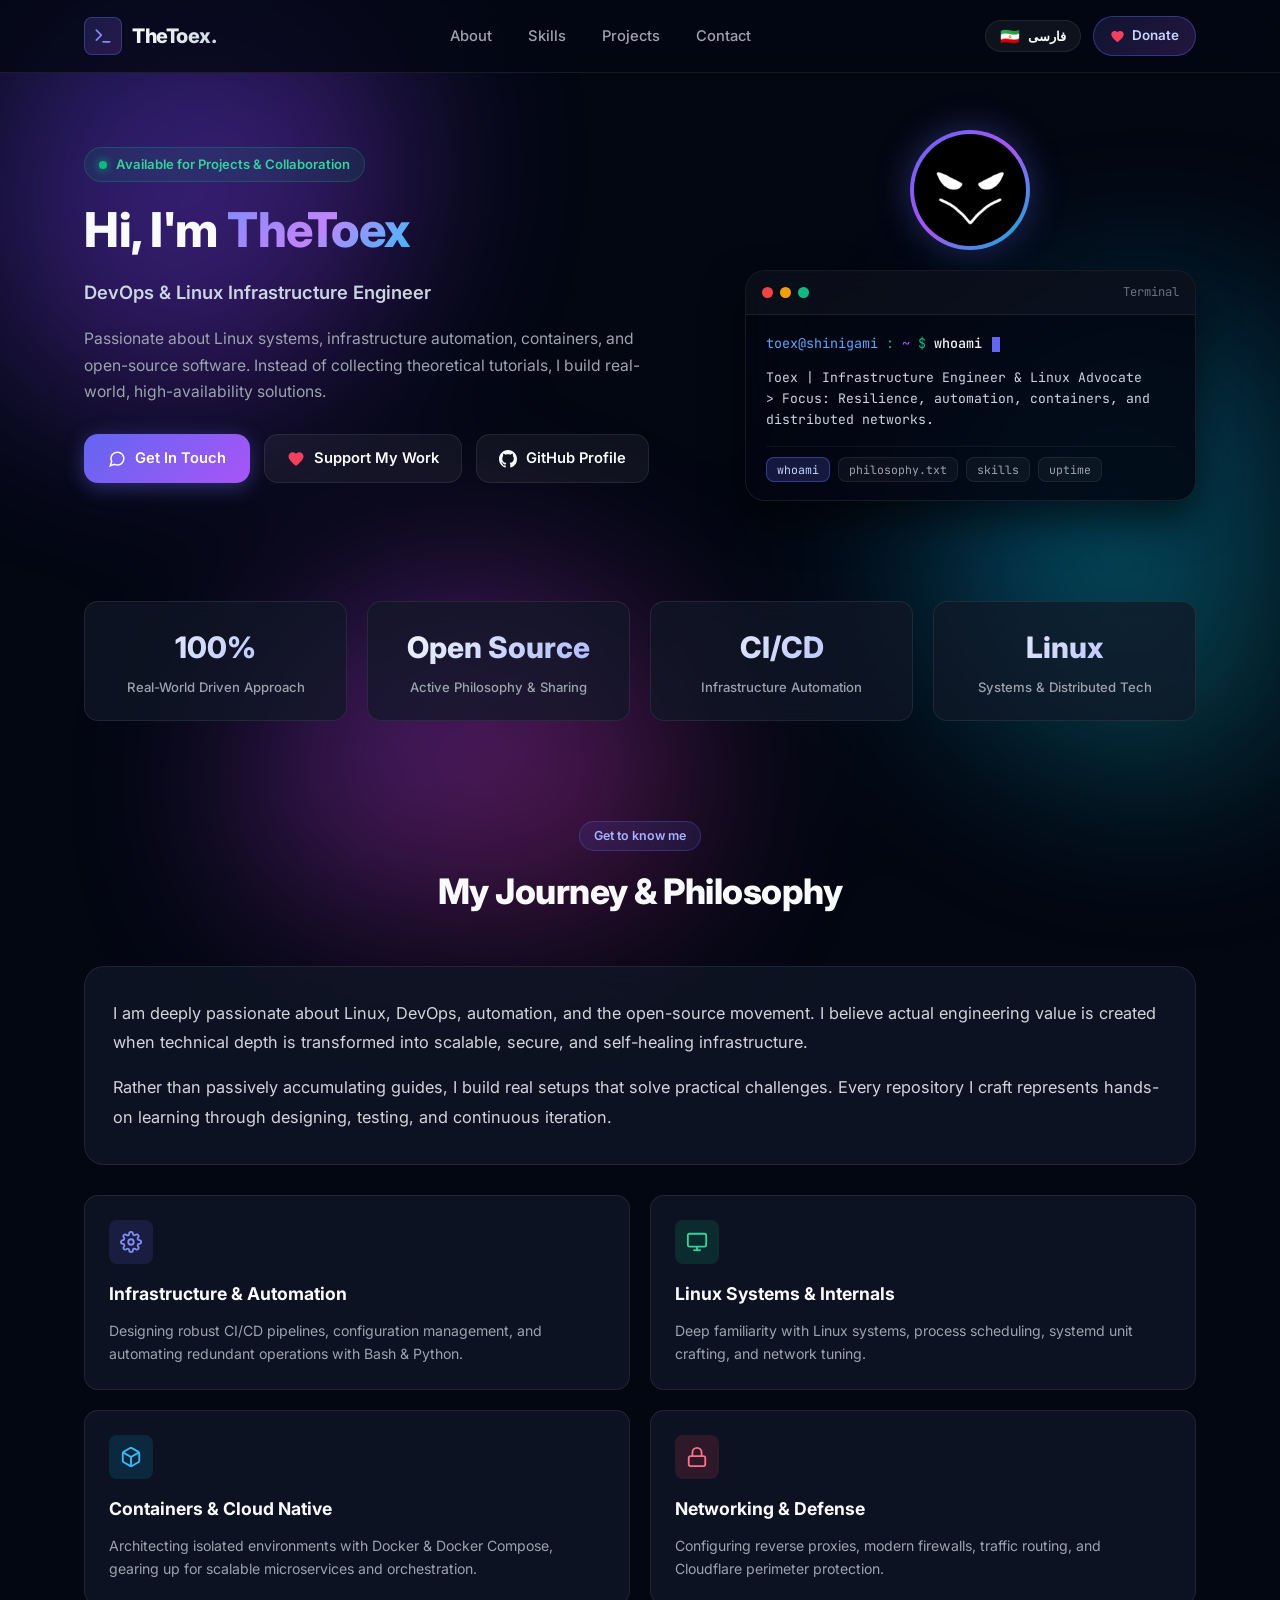
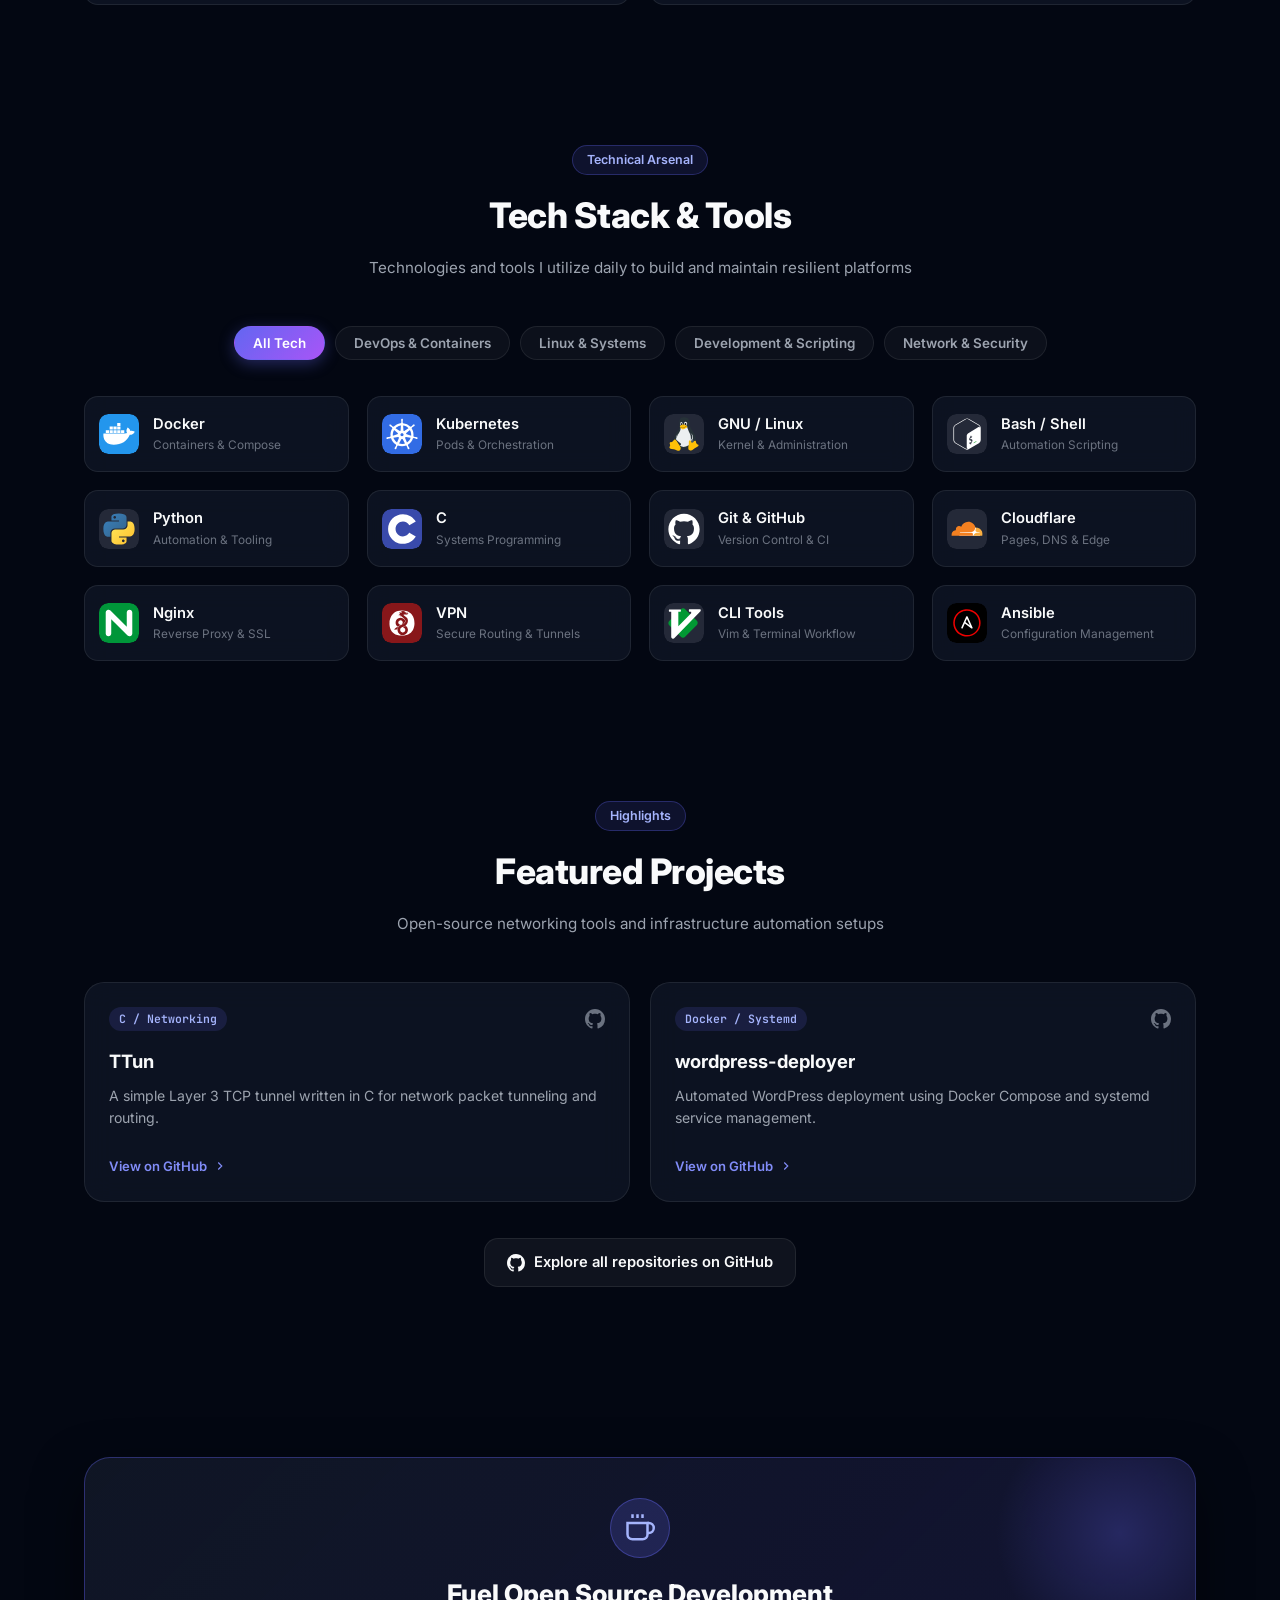
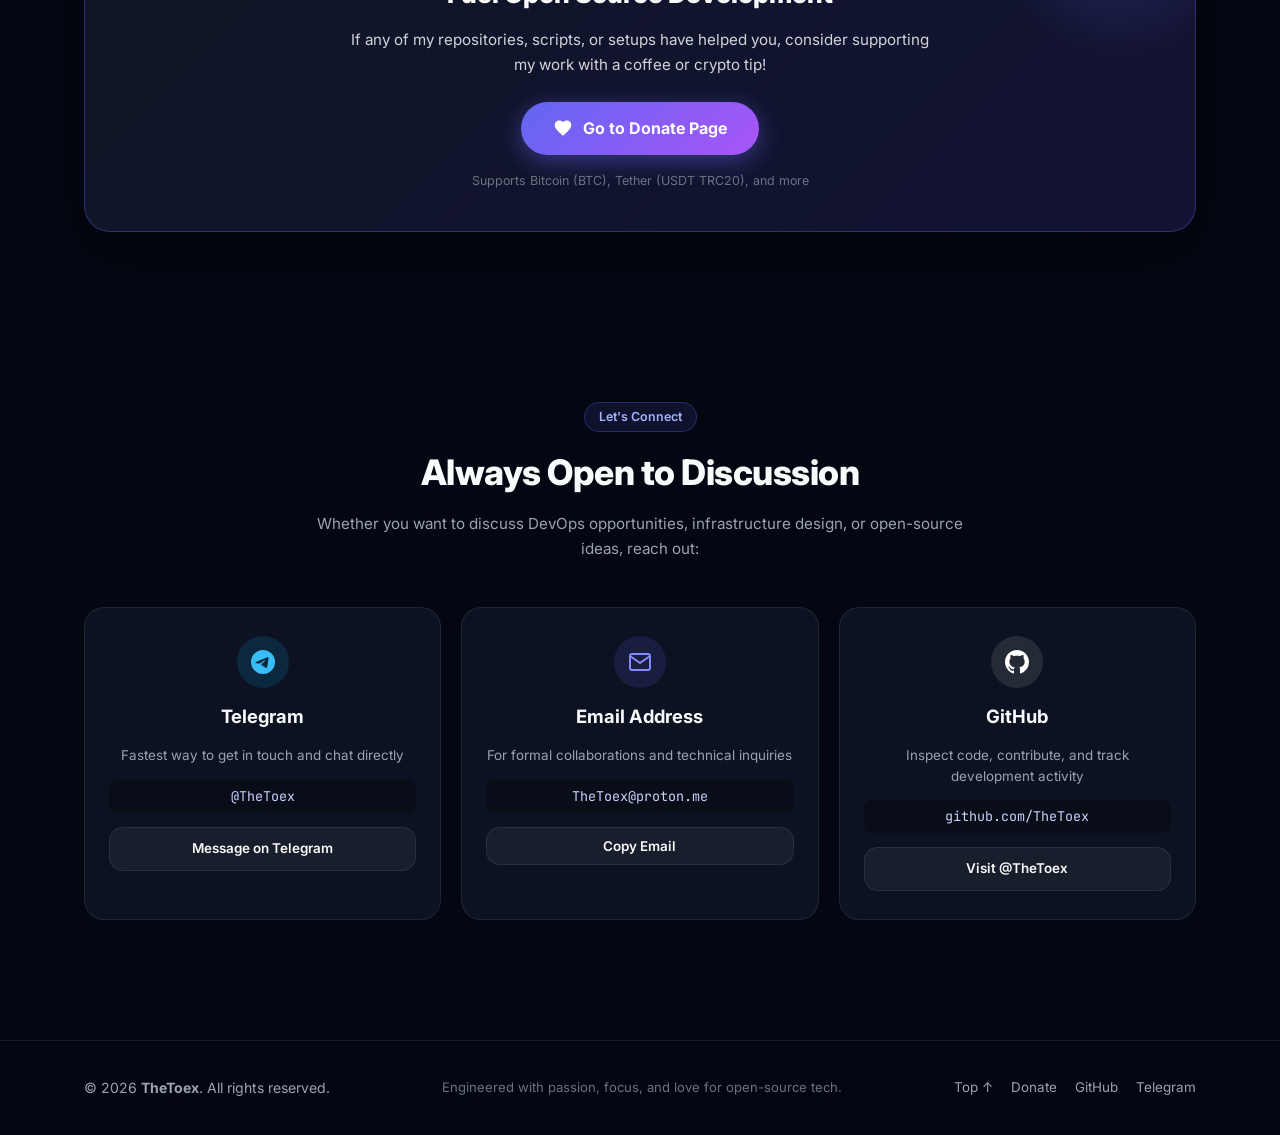
==== index.html @ 47537391 "initial commit" ====
<!DOCTYPE html>
<html lang="en" dir="ltr">
<head>
    <meta charset="UTF-8">
    <meta name="viewport" content="width=device-width, initial-scale=1.0">
    <meta name="description" content="Toex (TheToex) - DevOps & Linux Infrastructure Engineer. Passionate about automation, containers, open source, and high-availability systems.">
    <meta name="keywords" content="DevOps, Linux, Docker, Kubernetes, CI/CD, Python, Bash, C, Networking, Automation, TheToex, Cloudflare">
    <meta name="author" content="TheToex">
    <meta name="theme-color" content="#030712">

    <!-- Open Graph -->
    <meta property="og:title" content="TheToex | DevOps & Linux Infrastructure Engineer">
    <meta property="og:description" content="Personal portfolio and resume of Toex. Linux, DevOps, automation and cloud-native systems.">
    <meta property="og:type" content="website">
    <meta property="og:url" content="https://thetoex.ir">
    <meta property="og:image" content="assets/images/avatar.jpg">

    <title data-i18n="pageTitle">TheToex | DevOps & Linux Infrastructure Engineer</title>

    <!-- Stylesheet -->
    <link rel="stylesheet" href="assets/css/style.css">
    <link rel="icon" type="image/jpeg" href="assets/images/avatar.jpg">
</head>
<body>

    <!-- Animated Ambient Glow Blobs -->
    <div class="background-glow" aria-hidden="true">
        <div class="glow-blob"></div>
        <div class="glow-blob"></div>
        <div class="glow-blob"></div>
    </div>

    <!-- Navigation Bar -->
    <header class="site-header">
        <div class="container nav-container">
            <!-- Brand Logo -->
            <a href="#" class="brand-logo" aria-label="TheToex Home">
                <span class="brand-icon">
                    <svg viewBox="0 0 24 24" fill="none" stroke="currentColor" stroke-width="2" stroke-linecap="round" stroke-linejoin="round">
                        <polyline points="4 17 10 11 4 5"></polyline>
                        <line x1="12" y1="19" x2="20" y2="19"></line>
                    </svg>
                </span>
                <span class="brand-name">TheToex<span class="brand-dot">.</span></span>
            </a>

            <!-- Desktop Navigation Links -->
            <ul class="nav-links">
                <li><a href="#about" class="nav-link" data-i18n="nav.about">About</a></li>
                <li><a href="#skills" class="nav-link" data-i18n="nav.skills">Skills</a></li>
                <li><a href="#projects" class="nav-link" data-i18n="nav.projects">Projects</a></li>
                <li><a href="#contact" class="nav-link" data-i18n="nav.contact">Contact</a></li>
            </ul>

            <!-- Actions: Language Toggle & Donate -->
            <div class="nav-actions">
                <!-- Language Switcher Pill (Default shows Persian button to switch to FA) -->
                <button type="button" class="lang-btn" id="lang-toggle-btn" title="Switch Language / تغییر زبان">
                    <span class="lang-flag" id="current-lang-flag">🇮🇷</span>
                    <span id="current-lang-label">فارسی</span>
                </button>

                <!-- Donate Link -->
                <a href="/donate" class="nav-donate-btn">
                    <svg viewBox="0 0 24 24" fill="currentColor">
                        <path d="M12 21.35l-1.45-1.32C5.4 15.36 2 12.28 2 8.5 2 5.42 4.42 3 7.5 3c1.74 0 3.41.81 4.5 2.09C13.09 3.81 14.76 3 16.5 3 19.58 3 22 5.42 22 8.5c0 3.78-3.4 6.86-8.55 11.54L12 21.35z"/>
                    </svg>
                    <span data-i18n="nav.donate">Donate</span>
                </a>

                <!-- Mobile Menu Toggle Button -->
                <button type="button" class="mobile-toggle" id="mobile-menu-btn" aria-label="Toggle navigation menu">
                    <svg viewBox="0 0 24 24" fill="none" stroke="currentColor" stroke-width="2" stroke-linecap="round" stroke-linejoin="round">
                        <line x1="3" y1="12" x2="21" y2="12"></line>
                        <line x1="3" y1="6" x2="21" y2="6"></line>
                        <line x1="3" y1="18" x2="21" y2="18"></line>
                    </svg>
                </button>
            </div>
        </div>

        <!-- Mobile Navigation Menu Dropdown -->
        <div class="mobile-menu" id="mobile-menu">
            <a href="#about" class="mobile-nav-link" data-i18n="nav.about">About</a>
            <a href="#skills" class="mobile-nav-link" data-i18n="nav.skills">Skills</a>
            <a href="#projects" class="mobile-nav-link" data-i18n="nav.projects">Projects</a>
            <a href="#contact" class="mobile-nav-link" data-i18n="nav.contact">Contact</a>
            <a href="/donate" class="mobile-nav-link" data-i18n="nav.donate">Donate</a>
        </div>
    </header>

    <main>
        <!-- Hero Section -->
        <section class="hero-section" id="hero">
            <div class="container hero-grid">
                <!-- Textual Introduction -->
                <div class="hero-content">
                    <div class="status-pill">
                        <span class="pulse-dot"></span>
                        <span data-i18n="hero.statusBadge">Available for Projects & Collaboration</span>
                    </div>

                    <h1 class="hero-title">
                        <span data-i18n="hero.greeting">Hi, I'm</span>
                        <span class="hero-name-gradient" data-i18n="hero.name">TheToex</span>
                    </h1>

                    <div class="hero-subtitle" data-i18n="hero.role">
                        DevOps & Linux Infrastructure Engineer
                    </div>

                    <p class="hero-bio" data-i18n="hero.bio">
                        Passionate about Linux systems, infrastructure automation, containers, and open-source software. Instead of collecting theoretical tutorials, I build real-world, high-availability solutions.
                    </p>

                    <div class="hero-cta-group">
                        <a href="#contact" class="btn-primary">
                            <svg viewBox="0 0 24 24" fill="none" stroke="currentColor" stroke-width="2">
                                <path d="M21 11.5a8.38 8.38 0 0 1-.9 3.8 8.5 8.5 0 0 1-7.6 4.7 8.38 8.38 0 0 1-3.8-.9L3 21l1.9-5.7a8.38 8.38 0 0 1-.9-3.8 8.5 8.5 0 0 1 4.7-7.6 8.38 8.38 0 0 1 3.8-.9h.5a8.48 8.48 0 0 1 8 8v.5z"></path>
                            </svg>
                            <span data-i18n="hero.btnContact">Get In Touch</span>
                        </a>

                        <a href="/donate" class="btn-secondary">
                            <svg viewBox="0 0 24 24" fill="currentColor" style="color: #f43f5e;">
                                <path d="M12 21.35l-1.45-1.32C5.4 15.36 2 12.28 2 8.5 2 5.42 4.42 3 7.5 3c1.74 0 3.41.81 4.5 2.09C13.09 3.81 14.76 3 16.5 3 19.58 3 22 5.42 22 8.5c0 3.78-3.4 6.86-8.55 11.54L12 21.35z"/>
                            </svg>
                            <span data-i18n="hero.btnDonate">Support My Work</span>
                        </a>

                        <a href="https://github.com/TheToex" target="_blank" rel="noopener noreferrer" class="btn-secondary">
                            <svg viewBox="0 0 24 24" fill="currentColor">
                                <path d="M12 0C5.37 0 0 5.37 0 12c0 5.31 3.435 9.795 8.205 11.385.6.105.825-.255.825-.57 0-.285-.015-1.23-.015-2.235-3.015.555-3.795-.735-4.035-1.41-.135-.345-.72-1.41-1.23-1.695-.42-.225-1.02-.78-.015-.795.945-.015 1.62.87 1.845 1.23 1.08 1.815 2.805 1.305 3.495.99.105-.78.42-1.305.765-1.605-2.67-.3-5.46-1.335-5.46-5.925 0-1.305.465-2.385 1.23-3.225-.12-.3-.54-1.53.12-3.18 0 0 1.005-.315 3.3 1.23.96-.27 1.98-.405 3-.405s2.04.135 3 .405c2.295-1.56 3.3-1.23 3.3-1.23.66 1.65.24 2.88.12 3.18.765.84 1.23 1.905 1.23 3.225 0 4.605-2.805 5.625-5.475 5.925.435.375.81 1.095.81 2.22 0 1.605-.015 2.895-.015 3.3 0 .315.225.69.825.57A12.02 12.02 0 0024 12c0-6.63-5.37-12-12-12z"/>
                            </svg>
                            <span data-i18n="hero.btnGitHub">GitHub Profile</span>
                        </a>
                    </div>
                </div>

                <!-- Visual Element: Avatar & Interactive Terminal -->
                <div class="hero-visual">
                    <div class="hero-avatar-wrapper">
                        <img src="assets/images/avatar.jpg" alt="TheToex Profile" class="hero-avatar-img">
                    </div>

                    <!-- Interactive Terminal Simulation -->
                    <div class="terminal-window">
                        <div class="terminal-header">
                            <div class="terminal-controls">
                                <span class="terminal-dot red"></span>
                                <span class="terminal-dot yellow"></span>
                                <span class="terminal-dot green"></span>
                            </div>
                            <span class="terminal-title">Terminal</span>
                        </div>
                        <div class="terminal-body">
                            <div class="terminal-prompt-line">
                                <span class="terminal-prompt-host">toex@shinigami</span>:<span class="terminal-prompt-char">~</span>$
                                <span class="terminal-command" id="terminal-active-command">whoami</span>
                                <span class="terminal-cursor"></span>
                            </div>
                            <div class="terminal-output" id="terminal-active-output">Toex | Infrastructure Engineer & Linux Advocate
> Focus: Resilience, automation, containers, and distributed networks.</div>

                            <!-- Terminal Tab Buttons -->
                            <div class="terminal-quick-nav">
                                <button type="button" class="terminal-cmd-trigger active" data-cmd="whoami">whoami</button>
                                <button type="button" class="terminal-cmd-trigger" data-cmd="philosophy">philosophy.txt</button>
                                <button type="button" class="terminal-cmd-trigger" data-cmd="skills">skills</button>
                                <button type="button" class="terminal-cmd-trigger" data-cmd="uptime">uptime</button>
                            </div>
                        </div>
                    </div>
                </div>
            </div>
        </section>

        <!-- Stats Section -->
        <section class="stats-section">
            <div class="container">
                <div class="stats-grid">
                    <div class="stat-card">
                        <div class="stat-number" data-i18n="stats.stat1Val">100%</div>
                        <div class="stat-label" data-i18n="stats.stat1Label">Real-World Driven Approach</div>
                    </div>
                    <div class="stat-card">
                        <div class="stat-number" data-i18n="stats.stat2Val">Open Source</div>
                        <div class="stat-label" data-i18n="stats.stat2Label">Active Philosophy & Sharing</div>
                    </div>
                    <div class="stat-card">
                        <div class="stat-number" data-i18n="stats.stat3Val">CI/CD</div>
                        <div class="stat-label" data-i18n="stats.stat3Label">Infrastructure Automation</div>
                    </div>
                    <div class="stat-card">
                        <div class="stat-number" data-i18n="stats.stat4Val">Linux</div>
                        <div class="stat-label" data-i18n="stats.stat4Label">Systems & Distributed Tech</div>
                    </div>
                </div>
            </div>
        </section>

        <!-- About Section -->
        <section class="section reveal-on-scroll" id="about">
            <div class="container">
                <div class="section-header">
                    <span class="section-badge" data-i18n="about.badge">Get to know me</span>
                    <h2 class="section-title" data-i18n="about.title">My Journey & Philosophy</h2>
                </div>

                <div class="about-text-card">
                    <p data-i18n="about.p1">
                        I am deeply passionate about Linux, DevOps, automation, and the open-source movement. I believe actual engineering value is created when technical depth is transformed into scalable, secure, and self-healing infrastructure.
                    </p>
                    <p data-i18n="about.p2">
                        Rather than passively accumulating guides, I build real setups that solve practical challenges. Every repository I craft represents hands-on learning through designing, testing, and continuous iteration.
                    </p>
                </div>

                <!-- 4 Core Pillars -->
                <div class="pillars-grid">
                    <div class="pillar-card">
                        <div class="pillar-icon-box pillar-icon-1">
                            <svg viewBox="0 0 24 24" fill="none" stroke="currentColor" stroke-width="2">
                                <circle cx="12" cy="12" r="3"></circle>
                                <path d="M19.4 15a1.65 1.65 0 0 0 .33 1.82l.06.06a2 2 0 0 1 0 2.83 2 2 0 0 1-2.83 0l-.06-.06a1.65 1.65 0 0 0-1.82-.33 1.65 1.65 0 0 0-1 1.51V21a2 2 0 0 1-2 2 2 2 0 0 1-2-2v-.09A1.65 1.65 0 0 0 9 19.4a1.65 1.65 0 0 0-1.82.33l-.06.06a2 2 0 0 1-2.83 0 2 2 0 0 1 0-2.83l.06-.06a1.65 1.65 0 0 0 .33-1.82 1.65 1.65 0 0 0-1.51-1H3a2 2 0 0 1-2-2 2 2 0 0 1 2-2h.09A1.65 1.65 0 0 0 4.6 9a1.65 1.65 0 0 0-.33-1.82l-.06-.06a2 2 0 0 1 0-2.83 2 2 0 0 1 2.83 0l.06.06a1.65 1.65 0 0 0 1.82.33H9a1.65 1.65 0 0 0 1-1.51V3a2 2 0 0 1 2-2 2 2 0 0 1 2 2v.09a1.65 1.65 0 0 0 1 1.51 1.65 1.65 0 0 0 1.82-.33l.06-.06a2 2 0 0 1 2.83 0 2 2 0 0 1 0 2.83l-.06.06a1.65 1.65 0 0 0-.33 1.82V9a1.65 1.65 0 0 0 1.51 1H21a2 2 0 0 1 2 2 2 2 0 0 1-2 2h-.09a1.65 1.65 0 0 0-1.51 1z"></path>
                            </svg>
                        </div>
                        <h3 class="pillar-title" data-i18n="about.pillar1Title">Infrastructure & Automation</h3>
                        <p class="pillar-desc" data-i18n="about.pillar1Desc">Designing robust CI/CD pipelines, configuration management, and automating redundant operations with Bash & Python.</p>
                    </div>

                    <div class="pillar-card">
                        <div class="pillar-icon-box pillar-icon-2">
                            <svg viewBox="0 0 24 24" fill="none" stroke="currentColor" stroke-width="2">
                                <rect x="2" y="3" width="20" height="14" rx="2" ry="2"></rect>
                                <line x1="8" y1="21" x2="16" y2="21"></line>
                                <line x1="12" y1="17" x2="12" y2="21"></line>
                            </svg>
                        </div>
                        <h3 class="pillar-title" data-i18n="about.pillar2Title">Linux Systems & Internals</h3>
                        <p class="pillar-desc" data-i18n="about.pillar2Desc">Deep familiarity with Linux systems, process scheduling, systemd unit crafting, and network tuning.</p>
                    </div>

                    <div class="pillar-card">
                        <div class="pillar-icon-box pillar-icon-3">
                            <svg viewBox="0 0 24 24" fill="none" stroke="currentColor" stroke-width="2">
                                <path d="M21 16V8a2 2 0 0 0-1-1.73l-7-4a2 2 0 0 0-2 0l-7 4A2 2 0 0 0 3 8v8a2 2 0 0 0 1 1.73l7 4a2 2 0 0 0 2 0l7-4A2 2 0 0 0 21 16z"></path>
                                <polyline points="3.27 6.96 12 12.01 20.73 6.96"></polyline>
                                <line x1="12" y1="22.08" x2="12" y2="12"></line>
                            </svg>
                        </div>
                        <h3 class="pillar-title" data-i18n="about.pillar3Title">Containers & Cloud Native</h3>
                        <p class="pillar-desc" data-i18n="about.pillar3Desc">Architecting isolated environments with Docker & Docker Compose, gearing up for scalable microservices and orchestration.</p>
                    </div>

                    <div class="pillar-card">
                        <div class="pillar-icon-box pillar-icon-4">
                            <svg viewBox="0 0 24 24" fill="none" stroke="currentColor" stroke-width="2">
                                <rect x="3" y="11" width="18" height="11" rx="2" ry="2"></rect>
                                <path d="M7 11V7a5 5 0 0 1 10 0v4"></path>
                            </svg>
                        </div>
                        <h3 class="pillar-title" data-i18n="about.pillar4Title">Networking & Defense</h3>
                        <p class="pillar-desc" data-i18n="about.pillar4Desc">Configuring reverse proxies, modern firewalls, traffic routing, and Cloudflare perimeter protection.</p>
                    </div>
                </div>
            </div>
        </section>

        <!-- Skills Section with SkillIcons -->
        <section class="section reveal-on-scroll" id="skills">
            <div class="container">
                <div class="section-header">
                    <span class="section-badge" data-i18n="skills.badge">Technical Arsenal</span>
                    <h2 class="section-title" data-i18n="skills.title">Tech Stack & Tools</h2>
                    <p class="section-subtitle" data-i18n="skills.subtitle">Technologies and tools I utilize daily to build and maintain resilient platforms</p>
                </div>

                <!-- Category Filters -->
                <div class="skills-filter-nav">
                    <button type="button" class="skill-filter-btn active" data-filter="all" data-i18n="skills.categories.all">All Tech</button>
                    <button type="button" class="skill-filter-btn" data-filter="devops" data-i18n="skills.categories.devops">DevOps & Containers</button>
                    <button type="button" class="skill-filter-btn" data-filter="linux" data-i18n="skills.categories.linux">Linux & Systems</button>
                    <button type="button" class="skill-filter-btn" data-filter="dev" data-i18n="skills.categories.dev">Development & Scripting</button>
                    <button type="button" class="skill-filter-btn" data-filter="network" data-i18n="skills.categories.network">Network & Security</button>
                </div>

                <!-- Skills Grid with Local SkillIcons -->
                <div class="skills-grid">
                    <!-- Docker -->
                    <div class="skill-card" data-category="devops">
                        <div class="skill-icon">
                            <img src="assets/icons/docker.svg" alt="Docker" width="40" height="40" loading="lazy">
                        </div>
                        <div class="skill-info">
                            <span class="skill-name">Docker</span>
                            <span class="skill-level">Containers & Compose</span>
                        </div>
                    </div>

                    <!-- Kubernetes -->
                    <div class="skill-card" data-category="devops">
                        <div class="skill-icon">
                            <img src="assets/icons/kubernetes.svg" alt="Kubernetes" width="40" height="40" loading="lazy">
                        </div>
                        <div class="skill-info">
                            <span class="skill-name">Kubernetes</span>
                            <span class="skill-level">Pods & Orchestration</span>
                        </div>
                    </div>

                    <!-- Linux Systems -->
                    <div class="skill-card" data-category="linux">
                        <div class="skill-icon">
                            <img src="assets/icons/linux.svg" alt="Linux" width="40" height="40" loading="lazy">
                        </div>
                        <div class="skill-info">
                            <span class="skill-name">GNU / Linux</span>
                            <span class="skill-level">Kernel & Administration</span>
                        </div>
                    </div>

                    <!-- Bash / Shell -->
                    <div class="skill-card" data-category="dev linux">
                        <div class="skill-icon">
                            <img src="assets/icons/bash.svg" alt="Bash" width="40" height="40" loading="lazy">
                        </div>
                        <div class="skill-info">
                            <span class="skill-name">Bash / Shell</span>
                            <span class="skill-level">Automation Scripting</span>
                        </div>
                    </div>

                    <!-- Python -->
                    <div class="skill-card" data-category="dev">
                        <div class="skill-icon">
                            <img src="assets/icons/python.svg" alt="Python" width="40" height="40" loading="lazy">
                        </div>
                        <div class="skill-info">
                            <span class="skill-name">Python</span>
                            <span class="skill-level">Automation & Tooling</span>
                        </div>
                    </div>

                    <!-- C Language -->
                    <div class="skill-card" data-category="dev">
                        <div class="skill-icon">
                            <img src="assets/icons/c.svg" alt="C" width="40" height="40" loading="lazy">
                        </div>
                        <div class="skill-info">
                            <span class="skill-name">C</span>
                            <span class="skill-level">Systems Programming</span>
                        </div>
                    </div>

                    <!-- Git & GitHub -->
                    <div class="skill-card" data-category="dev network">
                        <div class="skill-icon">
                            <img src="assets/icons/github.svg" alt="Git & GitHub" width="40" height="40" loading="lazy">
                        </div>
                        <div class="skill-info">
                            <span class="skill-name">Git & GitHub</span>
                            <span class="skill-level">Version Control & CI</span>
                        </div>
                    </div>

                    <!-- Cloudflare -->
                    <div class="skill-card" data-category="network">
                        <div class="skill-icon">
                            <img src="assets/icons/cloudflare.svg" alt="Cloudflare" width="40" height="40" loading="lazy">
                        </div>
                        <div class="skill-info">
                            <span class="skill-name">Cloudflare</span>
                            <span class="skill-level">Pages, DNS & Edge</span>
                        </div>
                    </div>

                    <!-- Nginx -->
                    <div class="skill-card" data-category="network devops">
                        <div class="skill-icon">
                            <img src="assets/icons/nginx.svg" alt="Nginx" width="40" height="40" loading="lazy">
                        </div>
                        <div class="skill-info">
                            <span class="skill-name">Nginx</span>
                            <span class="skill-level">Reverse Proxy & SSL</span>
                        </div>
                    </div>

                    <!-- VPN (Updated from WireGuard & VPN) -->
                    <div class="skill-card" data-category="network">
                        <div class="skill-icon">
                            <img src="assets/icons/vpn.svg" alt="VPN" width="40" height="40" loading="lazy">
                        </div>
                        <div class="skill-info">
                            <span class="skill-name">VPN</span>
                            <span class="skill-level">Secure Routing & Tunnels</span>
                        </div>
                    </div>

                    <!-- CLI Tools (Updated from Vim & CLI Tools) -->
                    <div class="skill-card" data-category="dev linux">
                        <div class="skill-icon">
                            <img src="assets/icons/vim.svg" alt="CLI Tools" width="40" height="40" loading="lazy">
                        </div>
                        <div class="skill-info">
                            <span class="skill-name">CLI Tools</span>
                            <span class="skill-level">Vim & Terminal Workflow</span>
                        </div>
                    </div>

                    <!-- Ansible -->
                    <div class="skill-card" data-category="devops">
                        <div class="skill-icon">
                            <img src="assets/icons/ansible.svg" alt="Ansible" width="40" height="40" loading="lazy">
                        </div>
                        <div class="skill-info">
                            <span class="skill-name">Ansible</span>
                            <span class="skill-level">Configuration Management</span>
                        </div>
                    </div>


                </div>
            </div>
        </section>

        <!-- Projects Section (Clean placeholders ready for future projects) -->
        <section class="section reveal-on-scroll" id="projects">
            <div class="container">
                <div class="section-header">
                    <span class="section-badge" data-i18n="projects.badge">Highlights</span>
                    <h2 class="section-title" data-i18n="projects.title">Projects & Repositories</h2>
                    <p class="section-subtitle" data-i18n="projects.subtitle">A glimpse of open-source projects, automation toolsets, and infrastructure setups on GitHub</p>
                </div>

                <div class="projects-grid">
                    <!-- Project 1: TTun -->
                    <div class="project-card">
                        <div class="project-top">
                            <span class="project-tag" data-i18n="projects.p1Tag">C / Networking</span>
                            <span class="project-github-icon">
                                <svg viewBox="0 0 24 24" fill="currentColor"><path d="M12 0C5.37 0 0 5.37 0 12c0 5.31 3.435 9.795 8.205 11.385.6.105.825-.255.825-.57 0-.285-.015-1.23-.015-2.235-3.015.555-3.795-.735-4.035-1.41-.135-.345-.72-1.41-1.23-1.695-.42-.225-1.02-.78-.015-.795.945-.015 1.62.87 1.845 1.23 1.08 1.815 2.805 1.305 3.495.99.105-.78.42-1.305.765-1.605-2.67-.3-5.46-1.335-5.46-5.925 0-1.305.465-2.385 1.23-3.225-.12-.3-.54-1.53.12-3.18 0 0 1.005-.315 3.3 1.23.96-.27 1.98-.405 3-.405s2.04.135 3 .405c2.295-1.56 3.3-1.23 3.3-1.23.66 1.65.24 2.88.12 3.18.765.84 1.23 1.905 1.23 3.225 0 4.605-2.805 5.625-5.475 5.925.435.375.81 1.095.81 2.22 0 1.605-.015 2.895-.015 3.3 0 .315.225.69.825.57A12.02 12.02 0 0024 12c0-6.63-5.37-12-12-12z"/></svg>
                            </span>
                        </div>
                        <div>
                            <h3 class="project-title" data-i18n="projects.p1Title">TTun</h3>
                            <p class="project-desc" data-i18n="projects.p1Desc">A simple Layer 3 TCP tunnel written in C for network packet tunneling and routing.</p>
                        </div>
                        <a href="https://github.com/TheToex/TTun" target="_blank" rel="noopener noreferrer" class="project-link-btn">
                            <span data-i18n="projects.viewOnGithub">View on GitHub</span>
                            <svg viewBox="0 0 24 24" fill="none" stroke="currentColor" stroke-width="2"><polyline points="9 18 15 12 9 6"></polyline></svg>
                        </a>
                    </div>

                    <!-- Project 2: wordpress-deployer -->
                    <div class="project-card">
                        <div class="project-top">
                            <span class="project-tag" data-i18n="projects.p2Tag">Docker / Systemd</span>
                            <span class="project-github-icon">
                                <svg viewBox="0 0 24 24" fill="currentColor"><path d="M12 0C5.37 0 0 5.37 0 12c0 5.31 3.435 9.795 8.205 11.385.6.105.825-.255.825-.57 0-.285-.015-1.23-.015-2.235-3.015.555-3.795-.735-4.035-1.41-.135-.345-.72-1.41-1.23-1.695-.42-.225-1.02-.78-.015-.795.945-.015 1.62.87 1.845 1.23 1.08 1.815 2.805 1.305 3.495.99.105-.78.42-1.305.765-1.605-2.67-.3-5.46-1.335-5.46-5.925 0-1.305.465-2.385 1.23-3.225-.12-.3-.54-1.53.12-3.18 0 0 1.005-.315 3.3 1.23.96-.27 1.98-.405 3-.405s2.04.135 3 .405c2.295-1.56 3.3-1.23 3.3-1.23.66 1.65.24 2.88.12 3.18.765.84 1.23 1.905 1.23 3.225 0 4.605-2.805 5.625-5.475 5.925.435.375.81 1.095.81 2.22 0 1.605-.015 2.895-.015 3.3 0 .315.225.69.825.57A12.02 12.02 0 0024 12c0-6.63-5.37-12-12-12z"/></svg>
                            </span>
                        </div>
                        <div>
                            <h3 class="project-title" data-i18n="projects.p2Title">wordpress-deployer</h3>
                            <p class="project-desc" data-i18n="projects.p2Desc">Automated WordPress deployment using Docker Compose and systemd service management.</p>
                        </div>
                        <a href="https://github.com/TheToex/wordpress-deployer" target="_blank" rel="noopener noreferrer" class="project-link-btn">
                            <span data-i18n="projects.viewOnGithub">View on GitHub</span>
                            <svg viewBox="0 0 24 24" fill="none" stroke="currentColor" stroke-width="2"><polyline points="9 18 15 12 9 6"></polyline></svg>
                        </a>
                    </div>
                </div>

                <div class="all-projects-center">
                    <a href="https://github.com/TheToex?tab=repositories" target="_blank" rel="noopener noreferrer" class="btn-secondary">
                        <svg viewBox="0 0 24 24" fill="currentColor">
                            <path d="M12 0C5.37 0 0 5.37 0 12c0 5.31 3.435 9.795 8.205 11.385.6.105.825-.255.825-.57 0-.285-.015-1.23-.015-2.235-3.015.555-3.795-.735-4.035-1.41-.135-.345-.72-1.41-1.23-1.695-.42-.225-1.02-.78-.015-.795.945-.015 1.62.87 1.845 1.23 1.08 1.815 2.805 1.305 3.495.99.105-.78.42-1.305.765-1.605-2.67-.3-5.46-1.335-5.46-5.925 0-1.305.465-2.385 1.23-3.225-.12-.3-.54-1.53.12-3.18 0 0 1.005-.315 3.3 1.23.96-.27 1.98-.405 3-.405s2.04.135 3 .405c2.295-1.56 3.3-1.23 3.3-1.23.66 1.65.24 2.88.12 3.18.765.84 1.23 1.905 1.23 3.225 0 4.605-2.805 5.625-5.475 5.925.435.375.81 1.095.81 2.22 0 1.605-.015 2.895-.015 3.3 0 .315.225.69.825.57A12.02 12.02 0 0024 12c0-6.63-5.37-12-12-12z"/>
                        </svg>
                        <span data-i18n="projects.viewAllBtn">Explore all repositories on GitHub</span>
                    </a>
                </div>
            </div>
        </section>

        <!-- Donate Callout Section -->
        <section class="section reveal-on-scroll">
            <div class="container">
                <div class="donate-callout-card">
                    <div class="donate-coffee-icon">
                        <svg viewBox="0 0 24 24" fill="none" stroke="currentColor" stroke-width="2">
                            <path d="M18 8h1a4 4 0 0 1 0 8h-1"></path>
                            <path d="M2 8h16v9a4 4 0 0 1-4 4H6a4 4 0 0 1-4-4V8z"></path>
                            <line x1="6" y1="1" x2="6" y2="4"></line>
                            <line x1="10" y1="1" x2="10" y2="4"></line>
                            <line x1="14" y1="1" x2="14" y2="4"></line>
                        </svg>
                    </div>

                    <h2 class="donate-card-title" data-i18n="donateCallout.title">Fuel Open Source Development</h2>
                    <p class="donate-card-desc" data-i18n="donateCallout.desc">
                        If any of my repositories, scripts, or setups have helped you, consider supporting my work with a coffee or crypto tip!
                    </p>

                    <a href="/donate" class="donate-big-btn">
                        <svg viewBox="0 0 24 24" fill="currentColor" style="width: 20px; height: 20px;">
                            <path d="M12 21.35l-1.45-1.32C5.4 15.36 2 12.28 2 8.5 2 5.42 4.42 3 7.5 3c1.74 0 3.41.81 4.5 2.09C13.09 3.81 14.76 3 16.5 3 19.58 3 22 5.42 22 8.5c0 3.78-3.4 6.86-8.55 11.54L12 21.35z"/>
                        </svg>
                        <span data-i18n="donateCallout.btnText">Go to Donate Page</span>
                    </a>

                    <div class="donate-card-note" data-i18n="donateCallout.note">
                        Supports Bitcoin (BTC), Tether (USDT TRC20), and more
                    </div>
                </div>
            </div>
        </section>

        <!-- Contact Section -->
        <section class="section reveal-on-scroll" id="contact">
            <div class="container">
                <div class="section-header">
                    <span class="section-badge" data-i18n="contact.badge">Let's Connect</span>
                    <h2 class="section-title" data-i18n="contact.title">Always Open to Discussion</h2>
                    <p class="section-subtitle" data-i18n="contact.subtitle">Whether you want to discuss DevOps opportunities, infrastructure design, or open-source ideas, reach out:</p>
                </div>

                <div class="contact-grid">
                    <!-- Telegram -->
                    <div class="contact-card">
                        <div class="contact-card-icon icon-tg">
                            <svg viewBox="0 0 24 24" fill="currentColor">
                                <path d="M11.944 0A12 12 0 0 0 0 12a12 12 0 0 0 12 12 12 12 0 0 0 12-12A12 12 0 0 0 12 0a12 12 0 0 0-.056 0zm4.962 7.224c.1-.002.321.023.465.14a.506.506 0 0 1 .171.325c.016.093.036.306.02.472-.18 1.898-.962 6.502-1.36 8.627-.168.9-.499 1.201-.82 1.23-.696.065-1.225-.46-1.9-.902-1.056-.693-1.653-1.124-2.678-1.8-1.185-.78-.417-1.21.258-1.91.177-.184 3.247-2.977 3.307-3.23.007-.032.014-.15-.056-.212s-.174-.041-.249-.024c-.106.024-1.793 1.14-5.061 3.345-.48.33-.913.49-1.302.48-.428-.008-1.252-.241-1.865-.44-.752-.245-1.349-.374-1.297-.789.027-.216.325-.437.893-.663 3.498-1.524 5.83-2.529 6.998-3.014 3.332-1.386 4.025-1.627 4.476-1.635z"/>
                            </svg>
                        </div>
                        <h3 class="contact-title" data-i18n="contact.telegramCardTitle">Telegram</h3>
                        <p class="contact-desc" data-i18n="contact.telegramDesc">Fastest way to get in touch and chat directly</p>
                        <div class="contact-value">@TheToex</div>
                        <a href="https://t.me/TheToex" target="_blank" rel="noopener noreferrer" class="contact-action-btn">
                            <span data-i18n="contact.btnTelegram">Message on Telegram</span>
                        </a>
                    </div>

                    <!-- Email -->
                    <div class="contact-card">
                        <div class="contact-card-icon icon-mail">
                            <svg viewBox="0 0 24 24" fill="none" stroke="currentColor" stroke-width="2">
                                <path d="M4 4h16c1.1 0 2 .9 2 2v12c0 1.1-.9 2-2 2H4c-1.1 0-2-.9-2-2V6c0-1.1.9-2 2-2z"></path>
                                <polyline points="22,6 12,13 2,6"></polyline>
                            </svg>
                        </div>
                        <h3 class="contact-title" data-i18n="contact.emailCardTitle">Email Address</h3>
                        <p class="contact-desc" data-i18n="contact.emailDesc">For formal collaborations and technical inquiries</p>
                        <div class="contact-value" id="email-address-text">TheToex@proton.me</div>
                        <button type="button" class="contact-action-btn" onclick="copyText('TheToex@proton.me', this, currentLang === 'fa' ? 'ایمیل کپی شد! ✓' : 'Email Copied! ✓')">
                            <span data-i18n="contact.btnCopyEmail">Copy Email</span>
                        </button>
                    </div>

                    <!-- GitHub -->
                    <div class="contact-card">
                        <div class="contact-card-icon icon-gh">
                            <svg viewBox="0 0 24 24" fill="currentColor">
                                <path d="M12 0C5.37 0 0 5.37 0 12c0 5.31 3.435 9.795 8.205 11.385.6.105.825-.255.825-.57 0-.285-.015-1.23-.015-2.235-3.015.555-3.795-.735-4.035-1.41-.135-.345-.72-1.41-1.23-1.695-.42-.225-1.02-.78-.015-.795.945-.015 1.62.87 1.845 1.23 1.08 1.815 2.805 1.305 3.495.99.105-.78.42-1.305.765-1.605-2.67-.3-5.46-1.335-5.46-5.925 0-1.305.465-2.385 1.23-3.225-.12-.3-.54-1.53.12-3.18 0 0 1.005-.315 3.3 1.23.96-.27 1.98-.405 3-.405s2.04.135 3 .405c2.295-1.56 3.3-1.23 3.3-1.23.66 1.65.24 2.88.12 3.18.765.84 1.23 1.905 1.23 3.225 0 4.605-2.805 5.625-5.475 5.925.435.375.81 1.095.81 2.22 0 1.605-.015 2.895-.015 3.3 0 .315.225.69.825.57A12.02 12.02 0 0024 12c0-6.63-5.37-12-12-12z"/>
                            </svg>
                        </div>
                        <h3 class="contact-title" data-i18n="contact.githubCardTitle">GitHub</h3>
                        <p class="contact-desc" data-i18n="contact.githubDesc">Inspect code, contribute, and track development activity</p>
                        <div class="contact-value">github.com/TheToex</div>
                        <a href="https://github.com/TheToex" target="_blank" rel="noopener noreferrer" class="contact-action-btn">
                            <span data-i18n="contact.btnGithub">Visit @TheToex</span>
                        </a>
                    </div>
                </div>
            </div>
        </section>
    </main>

    <!-- Footer -->
    <footer class="site-footer">
        <div class="container footer-content">
            <div class="footer-brand">
                © 2026 <strong>TheToex</strong>. <span data-i18n="footer.rights">All rights reserved.</span>
            </div>
            <div class="footer-note" data-i18n="footer.builtWith">
                Engineered with passion, focus, and love for open-source tech.
            </div>
            <div class="footer-links">
                <a href="#hero" class="footer-link">Top ↑</a>
                <a href="/donate" class="footer-link" data-i18n="nav.donate">Donate</a>
                <a href="https://github.com/TheToex" target="_blank" rel="noopener noreferrer" class="footer-link">GitHub</a>
                <a href="https://t.me/TheToex" target="_blank" rel="noopener noreferrer" class="footer-link">Telegram</a>
            </div>
        </div>
    </footer>

    <!-- Translations & Main Scripts -->
    <script src="assets/js/translations.js"></script>
    <script src="assets/js/main.js"></script>
</body>
</html>
---- assets/css/style.css ----
/*
 * TheToex - Personal Resume & Portfolio
 * Modern Dark Glassmorphic Theme with RTL / LTR Bilingual Support
 */

@import url('https://fonts.googleapis.com/css2?family=Inter:wght@300;400;500;600;700;800&family=JetBrains+Mono:wght@400;500;700&family=Vazirmatn:wght@300;400;500;600;700;800;900&display=swap');

:root {
    --bg-color: #030712;
    --card-bg: rgba(17, 24, 39, 0.72);
    --card-hover: rgba(31, 41, 55, 0.85);
    --border-color: rgba(255, 255, 255, 0.08);
    --border-hover: rgba(99, 102, 241, 0.45);
    
    --text-primary: #f9fafb;
    --text-secondary: #9ca3af;
    --text-muted: #6b7280;

    --accent-color: #6366f1;
    --accent-hover: #4f46e5;
    --accent-gradient: linear-gradient(135deg, #6366f1 0%, #a855f7 100%);
    --cyan-gradient: linear-gradient(135deg, #06b6d4 0%, #3b82f6 100%);
    --emerald-gradient: linear-gradient(135deg, #10b981 0%, #059669 100%);
    
    --success-color: #10b981;
    --terminal-bg: rgba(3, 7, 18, 0.85);

    --font-fa: 'Vazirmatn', -apple-system, BlinkMacSystemFont, 'Segoe UI', Tahoma, sans-serif;
    --font-en: 'Inter', -apple-system, BlinkMacSystemFont, 'Segoe UI', Roboto, sans-serif;
    --font-mono: 'JetBrains Mono', 'Fira Code', ui-monospace, Menlo, Consolas, monospace;
    
    --transition-fast: 0.2s cubic-bezier(0.4, 0, 0.2, 1);
    --transition-smooth: 0.35s cubic-bezier(0.16, 1, 0.3, 1);
    --radius-sm: 8px;
    --radius-md: 14px;
    --radius-lg: 20px;
    --radius-xl: 26px;
}

/* Base Reset */
*, *::before, *::after {
    box-sizing: border-box;
    margin: 0;
    padding: 0;
}

html {
    scroll-behavior: smooth;
    font-size: 16px;
}

body {
    background-color: var(--bg-color);
    color: var(--text-primary);
    min-height: 100vh;
    overflow-x: hidden;
    position: relative;
    -webkit-font-smoothing: antialiased;
    -moz-osx-font-smoothing: grayscale;
}

/* Typography by Language */
html[lang="fa"] body {
    font-family: var(--font-fa);
    line-height: 1.75;
}

html[lang="en"] body {
    font-family: var(--font-en);
    line-height: 1.6;
}

code, kbd, samp, pre, .mono-font {
    font-family: var(--font-mono);
}

a {
    color: inherit;
    text-decoration: none;
}

img, svg {
    display: block;
    max-width: 100%;
}

button {
    font-family: inherit;
    cursor: pointer;
    border: none;
    background: transparent;
}

/* Animated Glowing Background Effect */
.background-glow {
    position: fixed;
    width: 100vw;
    height: 100vh;
    top: 0;
    left: 0;
    overflow: hidden;
    z-index: -1;
    filter: blur(95px);
    opacity: 0.45;
    pointer-events: none;
}

.glow-blob {
    position: absolute;
    width: 480px;
    height: 480px;
    border-radius: 50%;
    animation: moveBlob 16s infinite alternate ease-in-out;
}

.glow-blob:nth-child(1) {
    background: linear-gradient(135deg, #4f46e5, #9333ea);
    top: -80px;
    left: -80px;
}

.glow-blob:nth-child(2) {
    background: linear-gradient(135deg, #0284c7, #0d9488);
    width: 450px;
    height: 450px;
    right: -100px;
    top: 35%;
    animation-duration: 20s;
    animation-direction: alternate-reverse;
}

.glow-blob:nth-child(3) {
    background: linear-gradient(135deg, #7c3aed, #db2777);
    width: 420px;
    height: 420px;
    bottom: -100px;
    left: 20%;
    animation-duration: 18s;
}

@keyframes moveBlob {
    0% { transform: translate(-30px, -30px) scale(0.95); }
    50% { transform: translate(120px, 140px) scale(1.08); }
    100% { transform: translate(40px, 60px) scale(0.9); }
}

/* Layout Container */
.container {
    width: 100%;
    max-width: 1160px;
    margin: 0 auto;
    padding: 0 24px;
}

/* ==========================================================================
   Navigation Bar
   ========================================================================== */
.site-header {
    position: fixed;
    top: 0;
    left: 0;
    width: 100%;
    z-index: 100;
    background: rgba(3, 7, 18, 0.78);
    backdrop-filter: blur(20px);
    -webkit-backdrop-filter: blur(20px);
    border-bottom: 1px solid var(--border-color);
    transition: background var(--transition-fast);
}

.nav-container {
    display: flex;
    align-items: center;
    justify-content: space-between;
    height: 72px;
}

/* Brand Logo */
.brand-logo {
    display: flex;
    align-items: center;
    gap: 10px;
    font-size: 1.25rem;
    font-weight: 800;
    letter-spacing: -0.5px;
    color: var(--text-primary);
}

.brand-icon {
    display: inline-flex;
    align-items: center;
    justify-content: center;
    width: 38px;
    height: 38px;
    border-radius: var(--radius-sm);
    background: linear-gradient(135deg, rgba(99, 102, 241, 0.2), rgba(168, 85, 247, 0.2));
    border: 1px solid rgba(99, 102, 241, 0.4);
    color: #818cf8;
}

.brand-icon svg {
    width: 20px;
    height: 20px;
}

.brand-name {
    background: linear-gradient(135deg, #fff 0%, #cbd5e1 100%);
    -webkit-background-clip: text;
    -webkit-text-fill-color: transparent;
}

.brand-dot {
    color: var(--accent-color);
}

/* Desktop Nav Links */
.nav-links {
    display: none;
    align-items: center;
    gap: 28px;
    list-style: none;
}

@media (min-width: 900px) {
    .nav-links {
        display: flex;
    }
}

.nav-link {
    font-size: 0.92rem;
    font-weight: 500;
    color: var(--text-secondary);
    transition: color var(--transition-fast);
    padding: 6px 4px;
    position: relative;
}

.nav-link:hover, .nav-link.active {
    color: var(--text-primary);
}

.nav-link.active::after {
    content: '';
    position: absolute;
    bottom: -2px;
    left: 0;
    width: 100%;
    height: 2px;
    background: var(--accent-gradient);
    border-radius: 2px;
}

/* Header Actions */
.nav-actions {
    display: flex;
    align-items: center;
    gap: 12px;
}

/* Language Switcher Pill */
.lang-btn {
    display: inline-flex;
    align-items: center;
    gap: 8px;
    padding: 7px 14px;
    border-radius: 24px;
    background: rgba(255, 255, 255, 0.05);
    border: 1px solid var(--border-color);
    color: var(--text-primary);
    font-size: 0.82rem;
    font-weight: 600;
    transition: all var(--transition-fast);
}

.lang-btn:hover {
    background: rgba(99, 102, 241, 0.15);
    border-color: rgba(99, 102, 241, 0.35);
}

.lang-flag {
    font-size: 1rem;
    line-height: 1;
}

/* Header Donate Button */
.nav-donate-btn {
    display: inline-flex;
    align-items: center;
    gap: 7px;
    padding: 8px 16px;
    border-radius: 24px;
    background: linear-gradient(135deg, rgba(99, 102, 241, 0.15), rgba(168, 85, 247, 0.2));
    border: 1px solid rgba(99, 102, 241, 0.4);
    color: #c7d2fe;
    font-size: 0.84rem;
    font-weight: 600;
    transition: all var(--transition-fast);
}

.nav-donate-btn:hover {
    background: var(--accent-gradient);
    color: #ffffff;
    box-shadow: 0 4px 18px rgba(99, 102, 241, 0.35);
    transform: translateY(-1px);
}

.nav-donate-btn svg {
    width: 15px;
    height: 15px;
    color: #f43f5e;
}

/* Mobile Menu Button */
.mobile-toggle {
    display: flex;
    align-items: center;
    justify-content: center;
    width: 40px;
    height: 40px;
    border-radius: var(--radius-sm);
    color: var(--text-primary);
    background: rgba(255, 255, 255, 0.05);
    border: 1px solid var(--border-color);
}

@media (min-width: 900px) {
    .mobile-toggle {
        display: none;
    }
}

.mobile-toggle svg {
    width: 22px;
    height: 22px;
}

/* Mobile Drawer */
.mobile-menu {
    display: none;
    position: fixed;
    top: 72px;
    left: 0;
    width: 100%;
    background: rgba(3, 7, 18, 0.96);
    backdrop-filter: blur(24px);
    border-bottom: 1px solid var(--border-color);
    padding: 24px;
    z-index: 99;
    flex-direction: column;
    gap: 16px;
}

.mobile-menu.active {
    display: flex;
}

.mobile-nav-link {
    font-size: 1.05rem;
    font-weight: 600;
    color: var(--text-secondary);
    padding: 10px 0;
    border-bottom: 1px solid rgba(255, 255, 255, 0.05);
}

.mobile-nav-link:hover {
    color: var(--text-primary);
}

/* ==========================================================================
   Hero Section
   ========================================================================== */
.hero-section {
    padding-top: 130px;
    padding-bottom: 70px;
    position: relative;
}

.hero-grid {
    display: grid;
    grid-template-columns: 1fr;
    gap: 40px;
    align-items: center;
}

@media (min-width: 960px) {
    .hero-grid {
        grid-template-columns: 1.15fr 0.85fr;
        gap: 50px;
    }
}

.hero-content {
    display: flex;
    flex-direction: column;
    gap: 18px;
}

/* Status Badge */
.status-pill {
    display: inline-flex;
    align-items: center;
    gap: 9px;
    padding: 6px 14px;
    width: fit-content;
    border-radius: 30px;
    background: rgba(16, 185, 129, 0.1);
    border: 1px solid rgba(16, 185, 129, 0.25);
    color: #34d399;
    font-size: 0.82rem;
    font-weight: 600;
}

.pulse-dot {
    width: 8px;
    height: 8px;
    border-radius: 50%;
    background-color: var(--success-color);
    box-shadow: 0 0 10px var(--success-color);
    animation: pulseGlow 2s infinite ease-in-out;
}

@keyframes pulseGlow {
    0%, 100% { transform: scale(1); opacity: 1; }
    50% { transform: scale(1.35); opacity: 0.6; }
}

.hero-title {
    font-size: 2.2rem;
    font-weight: 800;
    letter-spacing: -0.5px;
    line-height: 1.25;
}

@media (min-width: 640px) {
    .hero-title {
        font-size: 3rem;
    }
}

.hero-name-gradient {
    background: linear-gradient(135deg, #818cf8 0%, #c084fc 50%, #38bdf8 100%);
    -webkit-background-clip: text;
    -webkit-text-fill-color: transparent;
}

.hero-subtitle {
    font-size: 1.15rem;
    font-weight: 600;
    color: #cbd5e1;
}

.hero-bio {
    font-size: 0.98rem;
    color: var(--text-secondary);
    line-height: 1.7;
    max-width: 580px;
}

/* Hero CTA Buttons */
.hero-cta-group {
    display: flex;
    flex-wrap: wrap;
    gap: 14px;
    margin-top: 10px;
}

.btn-primary {
    display: inline-flex;
    align-items: center;
    gap: 9px;
    padding: 12px 24px;
    border-radius: var(--radius-md);
    background: var(--accent-gradient);
    color: #ffffff;
    font-size: 0.92rem;
    font-weight: 600;
    box-shadow: 0 4px 20px rgba(99, 102, 241, 0.4);
    transition: all var(--transition-fast);
}

.btn-primary:hover {
    transform: translateY(-2px);
    box-shadow: 0 8px 25px rgba(99, 102, 241, 0.55);
}

.btn-secondary {
    display: inline-flex;
    align-items: center;
    gap: 9px;
    padding: 12px 22px;
    border-radius: var(--radius-md);
    background: rgba(255, 255, 255, 0.05);
    border: 1px solid var(--border-color);
    color: var(--text-primary);
    font-size: 0.92rem;
    font-weight: 600;
    transition: all var(--transition-fast);
}

.btn-secondary:hover {
    background: rgba(255, 255, 255, 0.09);
    border-color: rgba(255, 255, 255, 0.2);
    transform: translateY(-2px);
}

.btn-secondary svg, .btn-primary svg {
    width: 18px;
    height: 18px;
}

/* ==========================================================================
   Hero Terminal & Visual Widget
   ========================================================================== */
.hero-visual {
    display: flex;
    flex-direction: column;
    align-items: center;
    gap: 20px;
}

/* Profile Avatar Aura */
.hero-avatar-wrapper {
    position: relative;
    width: 120px;
    height: 120px;
    border-radius: 50%;
    padding: 4px;
    background: linear-gradient(135deg, #6366f1, #a855f7, #06b6d4);
    box-shadow: 0 0 35px rgba(99, 102, 241, 0.35);
}

.hero-avatar-img {
    width: 100%;
    height: 100%;
    border-radius: 50%;
    object-fit: cover;
    background-color: #111827;
}

/* Interactive Terminal Box */
.terminal-window {
    width: 100%;
    max-width: 480px;
    background: var(--terminal-bg);
    border: 1px solid var(--border-color);
    border-radius: var(--radius-lg);
    box-shadow: 0 20px 40px rgba(0, 0, 0, 0.6);
    overflow: hidden;
    backdrop-filter: blur(16px);
}

.terminal-header {
    display: flex;
    align-items: center;
    justify-content: space-between;
    padding: 12px 16px;
    background: rgba(255, 255, 255, 0.03);
    border-bottom: 1px solid var(--border-color);
}

.terminal-controls {
    display: flex;
    gap: 7px;
}

.terminal-dot {
    width: 11px;
    height: 11px;
    border-radius: 50%;
}

.terminal-dot.red { background-color: #ef4444; }
.terminal-dot.yellow { background-color: #f59e0b; }
.terminal-dot.green { background-color: #10b981; }

.terminal-title {
    font-size: 0.76rem;
    color: var(--text-muted);
    font-family: var(--font-mono);
}

.terminal-body {
    padding: 18px 20px;
    font-family: var(--font-mono);
    font-size: 0.84rem;
    line-height: 1.6;
    min-height: 160px;
}

.terminal-prompt-line {
    display: flex;
    align-items: center;
    gap: 8px;
    color: #10b981;
    margin-bottom: 12px;
}

.terminal-prompt-host {
    color: #60a5fa;
}

.terminal-prompt-char {
    color: #a855f7;
}

.terminal-command {
    color: #f3f4f6;
    font-weight: 500;
}

.terminal-cursor {
    display: inline-block;
    width: 8px;
    height: 15px;
    background-color: #6366f1;
    margin-left: 2px;
    animation: blink 1s infinite;
}

@keyframes blink {
    0%, 49% { opacity: 1; }
    50%, 100% { opacity: 0; }
}

.terminal-output {
    color: #cbd5e1;
    white-space: pre-wrap;
    margin-bottom: 16px;
    font-size: 0.82rem;
}

/* Terminal Quick Action Triggers */
.terminal-quick-nav {
    display: flex;
    flex-wrap: wrap;
    gap: 8px;
    padding-top: 10px;
    border-top: 1px solid rgba(255, 255, 255, 0.05);
}

.terminal-cmd-trigger {
    padding: 4px 10px;
    border-radius: var(--radius-sm);
    background: rgba(255, 255, 255, 0.04);
    border: 1px solid rgba(255, 255, 255, 0.07);
    color: var(--text-secondary);
    font-family: var(--font-mono);
    font-size: 0.72rem;
    transition: all var(--transition-fast);
}

.terminal-cmd-trigger:hover, .terminal-cmd-trigger.active {
    background: rgba(99, 102, 241, 0.2);
    border-color: rgba(99, 102, 241, 0.45);
    color: #c7d2fe;
}

/* ==========================================================================
   Stats Highlights Section
   ========================================================================== */
.stats-section {
    padding: 30px 0;
}

.stats-grid {
    display: grid;
    grid-template-columns: repeat(2, 1fr);
    gap: 16px;
}

@media (min-width: 768px) {
    .stats-grid {
        grid-template-columns: repeat(4, 1fr);
        gap: 20px;
    }
}

.stat-card {
    background: var(--card-bg);
    border: 1px solid var(--border-color);
    border-radius: var(--radius-md);
    padding: 22px 18px;
    text-align: center;
    backdrop-filter: blur(12px);
    transition: all var(--transition-fast);
}

.stat-card:hover {
    transform: translateY(-3px);
    border-color: var(--border-hover);
    background: var(--card-hover);
}

.stat-number {
    font-size: 1.85rem;
    font-weight: 800;
    color: #f3f4f6;
    margin-bottom: 6px;
    background: linear-gradient(135deg, #f9fafb, #a5b4fc);
    -webkit-background-clip: text;
    -webkit-text-fill-color: transparent;
}

.stat-label {
    font-size: 0.82rem;
    color: var(--text-secondary);
    font-weight: 500;
}

/* ==========================================================================
   Section Headers & Shared Components
   ========================================================================== */
.section {
    padding: 70px 0;
}

.section-header {
    text-align: center;
    max-width: 650px;
    margin: 0 auto 46px;
}

.section-badge {
    display: inline-block;
    padding: 4px 14px;
    border-radius: 20px;
    background: rgba(99, 102, 241, 0.12);
    border: 1px solid rgba(99, 102, 241, 0.3);
    color: #a5b4fc;
    font-size: 0.78rem;
    font-weight: 600;
    margin-bottom: 12px;
}

.section-title {
    font-size: 1.85rem;
    font-weight: 800;
    letter-spacing: -0.5px;
    margin-bottom: 12px;
}

@media (min-width: 640px) {
    .section-title {
        font-size: 2.2rem;
    }
}

.section-subtitle {
    font-size: 0.95rem;
    color: var(--text-secondary);
    line-height: 1.6;
}

/* ==========================================================================
   About Section & Pillars
   ========================================================================== */
.about-text-card {
    background: var(--card-bg);
    border: 1px solid var(--border-color);
    border-radius: var(--radius-lg);
    padding: 32px 28px;
    backdrop-filter: blur(14px);
    margin-bottom: 30px;
    font-size: 1.02rem;
    color: #d1d5db;
    line-height: 1.8;
}

.about-text-card p:not(:last-child) {
    margin-bottom: 16px;
}

.pillars-grid {
    display: grid;
    grid-template-columns: 1fr;
    gap: 20px;
}

@media (min-width: 640px) {
    .pillars-grid {
        grid-template-columns: repeat(2, 1fr);
    }
}

.pillar-card {
    background: var(--card-bg);
    border: 1px solid var(--border-color);
    border-radius: var(--radius-md);
    padding: 24px;
    display: flex;
    flex-direction: column;
    gap: 12px;
    transition: all var(--transition-fast);
}

.pillar-card:hover {
    border-color: var(--border-hover);
    transform: translateY(-3px);
}

.pillar-icon-box {
    width: 44px;
    height: 44px;
    border-radius: var(--radius-sm);
    display: flex;
    align-items: center;
    justify-content: center;
    margin-bottom: 4px;
}

.pillar-icon-box svg {
    width: 22px;
    height: 22px;
}

.pillar-icon-1 { background: rgba(99, 102, 241, 0.15); color: #818cf8; }
.pillar-icon-2 { background: rgba(16, 185, 129, 0.15); color: #34d399; }
.pillar-icon-3 { background: rgba(14, 165, 233, 0.15); color: #38bdf8; }
.pillar-icon-4 { background: rgba(244, 63, 94, 0.15); color: #fb7185; }

.pillar-title {
    font-size: 1.1rem;
    font-weight: 700;
}

.pillar-desc {
    font-size: 0.88rem;
    color: var(--text-secondary);
    line-height: 1.6;
}

/* ==========================================================================
   Skills Section
   ========================================================================== */
.skills-filter-nav {
    display: flex;
    flex-wrap: wrap;
    justify-content: center;
    gap: 10px;
    margin-bottom: 36px;
}

.skill-filter-btn {
    padding: 8px 18px;
    border-radius: 20px;
    background: rgba(255, 255, 255, 0.04);
    border: 1px solid var(--border-color);
    color: var(--text-secondary);
    font-size: 0.84rem;
    font-weight: 600;
    transition: all var(--transition-fast);
}

.skill-filter-btn:hover, .skill-filter-btn.active {
    background: var(--accent-gradient);
    border-color: transparent;
    color: #ffffff;
    box-shadow: 0 4px 15px rgba(99, 102, 241, 0.35);
}

.skills-grid {
    display: grid;
    grid-template-columns: repeat(2, 1fr);
    gap: 14px;
}

@media (min-width: 500px) {
    .skills-grid {
        grid-template-columns: repeat(3, 1fr);
    }
}

@media (min-width: 800px) {
    .skills-grid {
        grid-template-columns: repeat(4, 1fr);
        gap: 18px;
    }
}

.skill-card {
    background: var(--card-bg);
    border: 1px solid var(--border-color);
    border-radius: var(--radius-md);
    padding: 16px 14px;
    display: flex;
    align-items: center;
    gap: 14px;
    backdrop-filter: blur(12px);
    transition: all var(--transition-fast);
}

.skill-card:hover {
    border-color: var(--border-hover);
    transform: translateY(-3px);
    background: var(--card-hover);
}

.skill-icon {
    width: 40px;
    height: 40px;
    flex-shrink: 0;
    display: flex;
    align-items: center;
    justify-content: center;
}

.skill-icon img,
.skill-icon svg {
    width: 100%;
    height: 100%;
    object-fit: contain;
    border-radius: 9px;
}

.skill-info {
    display: flex;
    flex-direction: column;
    overflow: hidden;
}

.skill-name {
    font-size: 0.92rem;
    font-weight: 600;
    color: var(--text-primary);
    white-space: nowrap;
    overflow: hidden;
    text-overflow: ellipsis;
}

.skill-level {
    font-size: 0.74rem;
    color: var(--text-muted);
}

/* ==========================================================================
   Projects / Repositories Section
   ========================================================================== */
.projects-grid {
    display: grid;
    grid-template-columns: 1fr;
    gap: 20px;
    margin-bottom: 36px;
}

@media (min-width: 640px) {
    .projects-grid {
        grid-template-columns: repeat(2, 1fr);
    }
}

.project-card {
    background: var(--card-bg);
    border: 1px solid var(--border-color);
    border-radius: var(--radius-lg);
    padding: 24px;
    display: flex;
    flex-direction: column;
    justify-content: space-between;
    gap: 16px;
    backdrop-filter: blur(14px);
    transition: all var(--transition-fast);
    position: relative;
    overflow: hidden;
}

.project-card:hover {
    border-color: var(--border-hover);
    transform: translateY(-3px);
}

.project-card::before {
    content: '';
    position: absolute;
    top: 0;
    left: 0;
    width: 100%;
    height: 3px;
    background: var(--accent-gradient);
    opacity: 0;
    transition: opacity var(--transition-fast);
}

.project-card:hover::before {
    opacity: 1;
}

.project-top {
    display: flex;
    align-items: center;
    justify-content: space-between;
}

.project-tag {
    font-size: 0.72rem;
    font-weight: 600;
    padding: 3px 10px;
    border-radius: 12px;
    background: rgba(99, 102, 241, 0.15);
    color: #a5b4fc;
    font-family: var(--font-mono);
}

.project-github-icon svg {
    width: 20px;
    height: 20px;
    color: var(--text-muted);
    transition: color var(--transition-fast);
}

.project-card:hover .project-github-icon svg {
    color: var(--text-primary);
}

.project-title {
    font-size: 1.15rem;
    font-weight: 700;
    margin-bottom: 8px;
}

.project-desc {
    font-size: 0.88rem;
    color: var(--text-secondary);
    line-height: 1.6;
}

.project-link-btn {
    display: inline-flex;
    align-items: center;
    gap: 6px;
    font-size: 0.82rem;
    font-weight: 600;
    color: #818cf8;
    margin-top: 10px;
    transition: color var(--transition-fast);
}

.project-link-btn:hover {
    color: #c7d2fe;
}

.project-link-btn svg {
    width: 14px;
    height: 14px;
}

html[lang="fa"] .project-link-btn svg {
    transform: rotate(180deg);
}

.all-projects-center {
    text-align: center;
}

/* ==========================================================================
   Donate Callout Card
   ========================================================================== */
.donate-callout-card {
    background: linear-gradient(135deg, rgba(17, 24, 39, 0.9), rgba(30, 27, 75, 0.6));
    border: 1px solid rgba(99, 102, 241, 0.35);
    border-radius: var(--radius-xl);
    padding: 40px 30px;
    text-align: center;
    position: relative;
    overflow: hidden;
    box-shadow: 0 20px 50px rgba(0, 0, 0, 0.5);
    margin: 30px 0;
}

.donate-callout-card::after {
    content: '';
    position: absolute;
    width: 250px;
    height: 250px;
    background: radial-gradient(circle, rgba(99, 102, 241, 0.25) 0%, transparent 70%);
    top: -50px;
    right: -50px;
    pointer-events: none;
}

.donate-coffee-icon {
    width: 60px;
    height: 60px;
    margin: 0 auto 16px;
    display: flex;
    align-items: center;
    justify-content: center;
    border-radius: 50%;
    background: rgba(99, 102, 241, 0.2);
    border: 1px solid rgba(99, 102, 241, 0.4);
    color: #a5b4fc;
}

.donate-coffee-icon svg {
    width: 30px;
    height: 30px;
}

.donate-card-title {
    font-size: 1.6rem;
    font-weight: 800;
    margin-bottom: 12px;
}

.donate-card-desc {
    font-size: 0.95rem;
    color: #d1d5db;
    max-width: 580px;
    margin: 0 auto 24px;
    line-height: 1.65;
}

.donate-big-btn {
    display: inline-flex;
    align-items: center;
    gap: 10px;
    padding: 14px 32px;
    border-radius: 30px;
    background: var(--accent-gradient);
    color: #ffffff;
    font-size: 1rem;
    font-weight: 700;
    box-shadow: 0 6px 25px rgba(99, 102, 241, 0.45);
    transition: all var(--transition-fast);
}

.donate-big-btn:hover {
    transform: translateY(-2px);
    box-shadow: 0 10px 35px rgba(99, 102, 241, 0.6);
}

.donate-card-note {
    font-size: 0.78rem;
    color: var(--text-muted);
    margin-top: 16px;
}

/* ==========================================================================
   Contact Section
   ========================================================================== */
.contact-grid {
    display: grid;
    grid-template-columns: 1fr;
    gap: 20px;
}

@media (min-width: 768px) {
    .contact-grid {
        grid-template-columns: repeat(3, 1fr);
    }
}

.contact-card {
    background: var(--card-bg);
    border: 1px solid var(--border-color);
    border-radius: var(--radius-lg);
    padding: 28px 24px;
    text-align: center;
    display: flex;
    flex-direction: column;
    align-items: center;
    gap: 14px;
    backdrop-filter: blur(14px);
    transition: all var(--transition-fast);
}

.contact-card:hover {
    border-color: var(--border-hover);
    transform: translateY(-3px);
}

.contact-card-icon {
    width: 52px;
    height: 52px;
    border-radius: 50%;
    display: flex;
    align-items: center;
    justify-content: center;
}

.contact-card-icon svg {
    width: 24px;
    height: 24px;
}

.icon-tg { background: rgba(14, 165, 233, 0.15); color: #38bdf8; }
.icon-mail { background: rgba(99, 102, 241, 0.15); color: #818cf8; }
.icon-gh { background: rgba(255, 255, 255, 0.1); color: #ffffff; }

.contact-title {
    font-size: 1.15rem;
    font-weight: 700;
}

.contact-desc {
    font-size: 0.84rem;
    color: var(--text-secondary);
    line-height: 1.5;
}

.contact-value {
    font-family: var(--font-mono);
    font-size: 0.84rem;
    color: #c7d2fe;
    background: rgba(0, 0, 0, 0.3);
    padding: 6px 12px;
    border-radius: var(--radius-sm);
    width: 100%;
    overflow: hidden;
    text-overflow: ellipsis;
    white-space: nowrap;
}

.contact-action-btn {
    width: 100%;
    display: inline-flex;
    align-items: center;
    justify-content: center;
    gap: 8px;
    padding: 10px 16px;
    border-radius: var(--radius-md);
    background: rgba(255, 255, 255, 0.05);
    border: 1px solid var(--border-color);
    color: var(--text-primary);
    font-size: 0.84rem;
    font-weight: 600;
    transition: all var(--transition-fast);
}

.contact-action-btn:hover {
    background: var(--accent-gradient);
    border-color: transparent;
    color: #ffffff;
}

.contact-action-btn.copied {
    background: var(--success-color);
    color: #ffffff;
}

/* ==========================================================================
   Footer
   ========================================================================== */
.site-footer {
    border-top: 1px solid var(--border-color);
    padding: 36px 0;
    margin-top: 50px;
    background: rgba(3, 7, 18, 0.9);
}

.footer-content {
    display: flex;
    flex-direction: column;
    align-items: center;
    justify-content: space-between;
    gap: 16px;
    text-align: center;
}

@media (min-width: 640px) {
    .footer-content {
        flex-direction: row;
        text-align: left;
    }

    html[lang="fa"] .footer-content {
        text-align: right;
    }
}

.footer-brand {
    font-size: 0.88rem;
    color: var(--text-secondary);
}

.footer-note {
    font-size: 0.82rem;
    color: var(--text-muted);
}

.footer-links {
    display: flex;
    gap: 18px;
    align-items: center;
}

.footer-link {
    font-size: 0.84rem;
    color: var(--text-secondary);
    transition: color var(--transition-fast);
}

.footer-link:hover {
    color: var(--text-primary);
}

/* ==========================================================================
   Scroll Animation Classes
   ========================================================================== */
.reveal-on-scroll {
    opacity: 0;
    transform: translateY(24px);
    transition: opacity 0.6s cubic-bezier(0.16, 1, 0.3, 1), transform 0.6s cubic-bezier(0.16, 1, 0.3, 1);
}

.reveal-on-scroll.revealed {
    opacity: 1;
    transform: translateY(0);
}
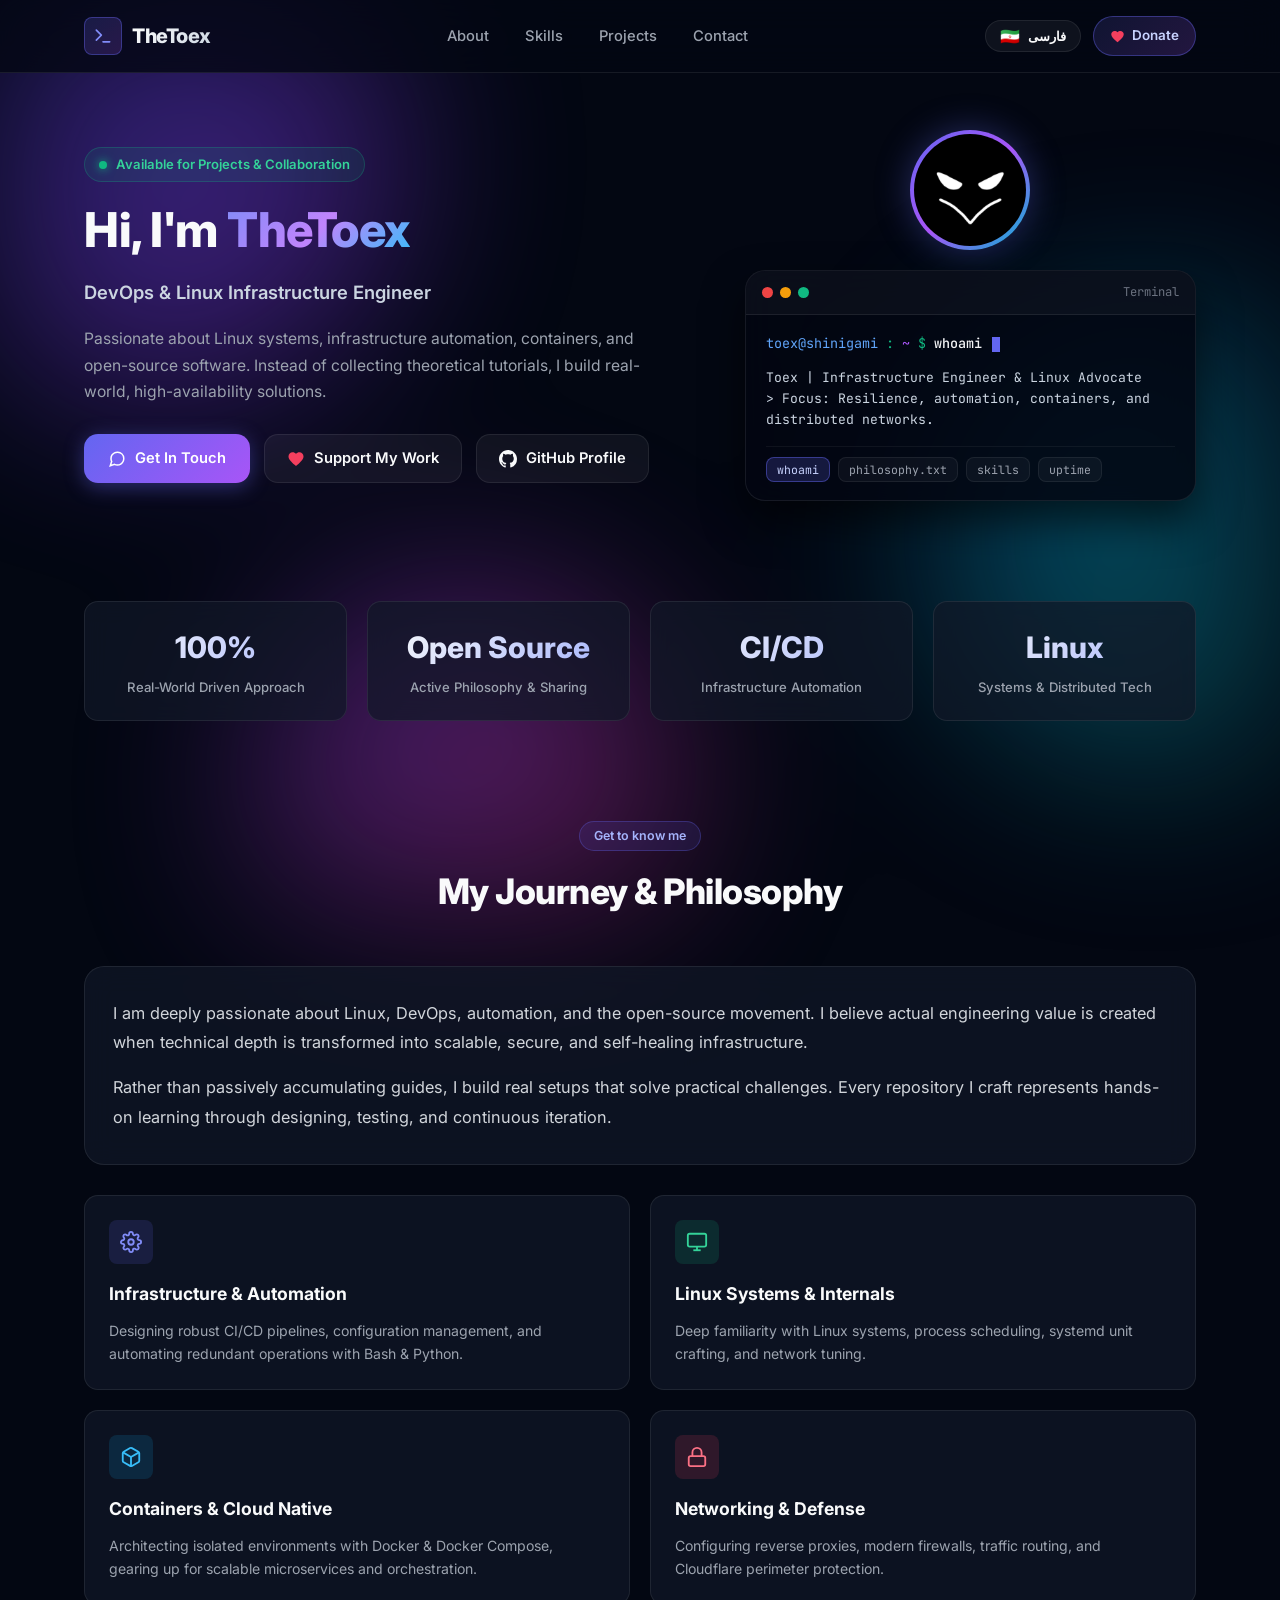
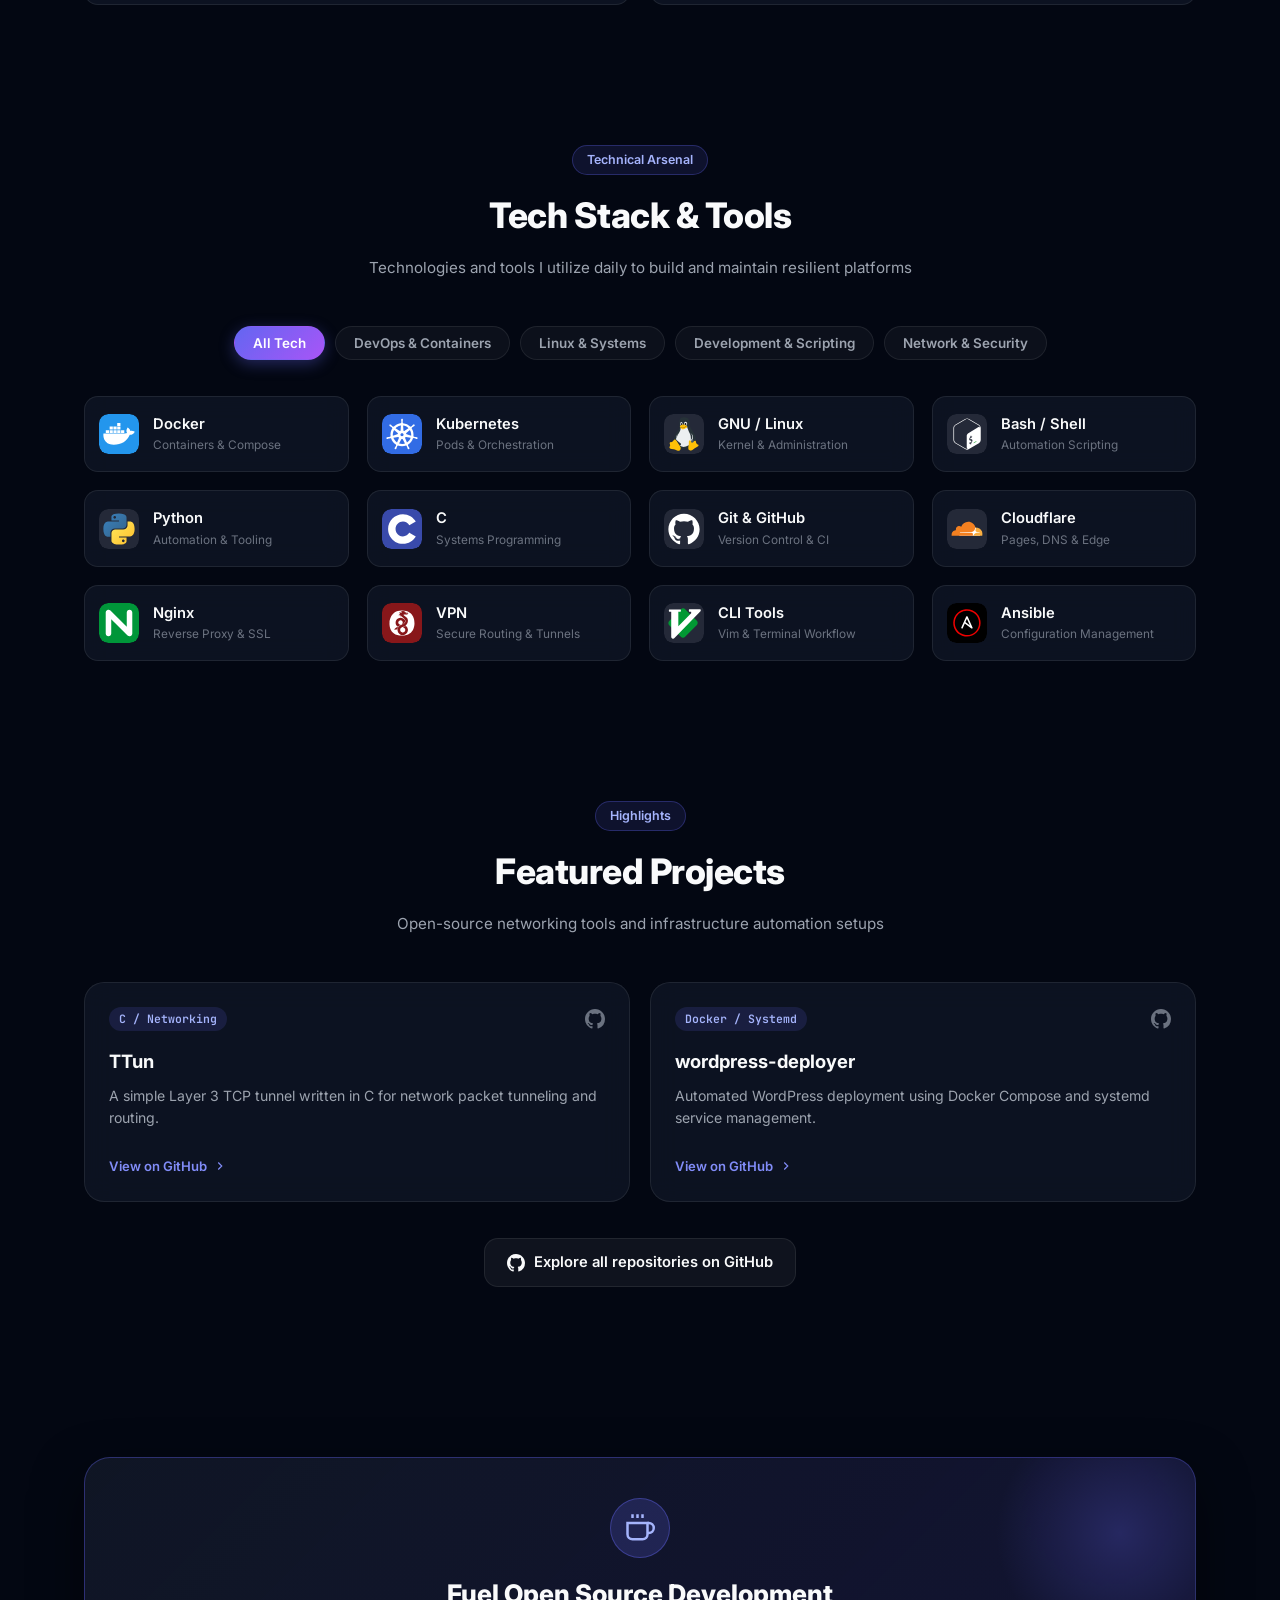
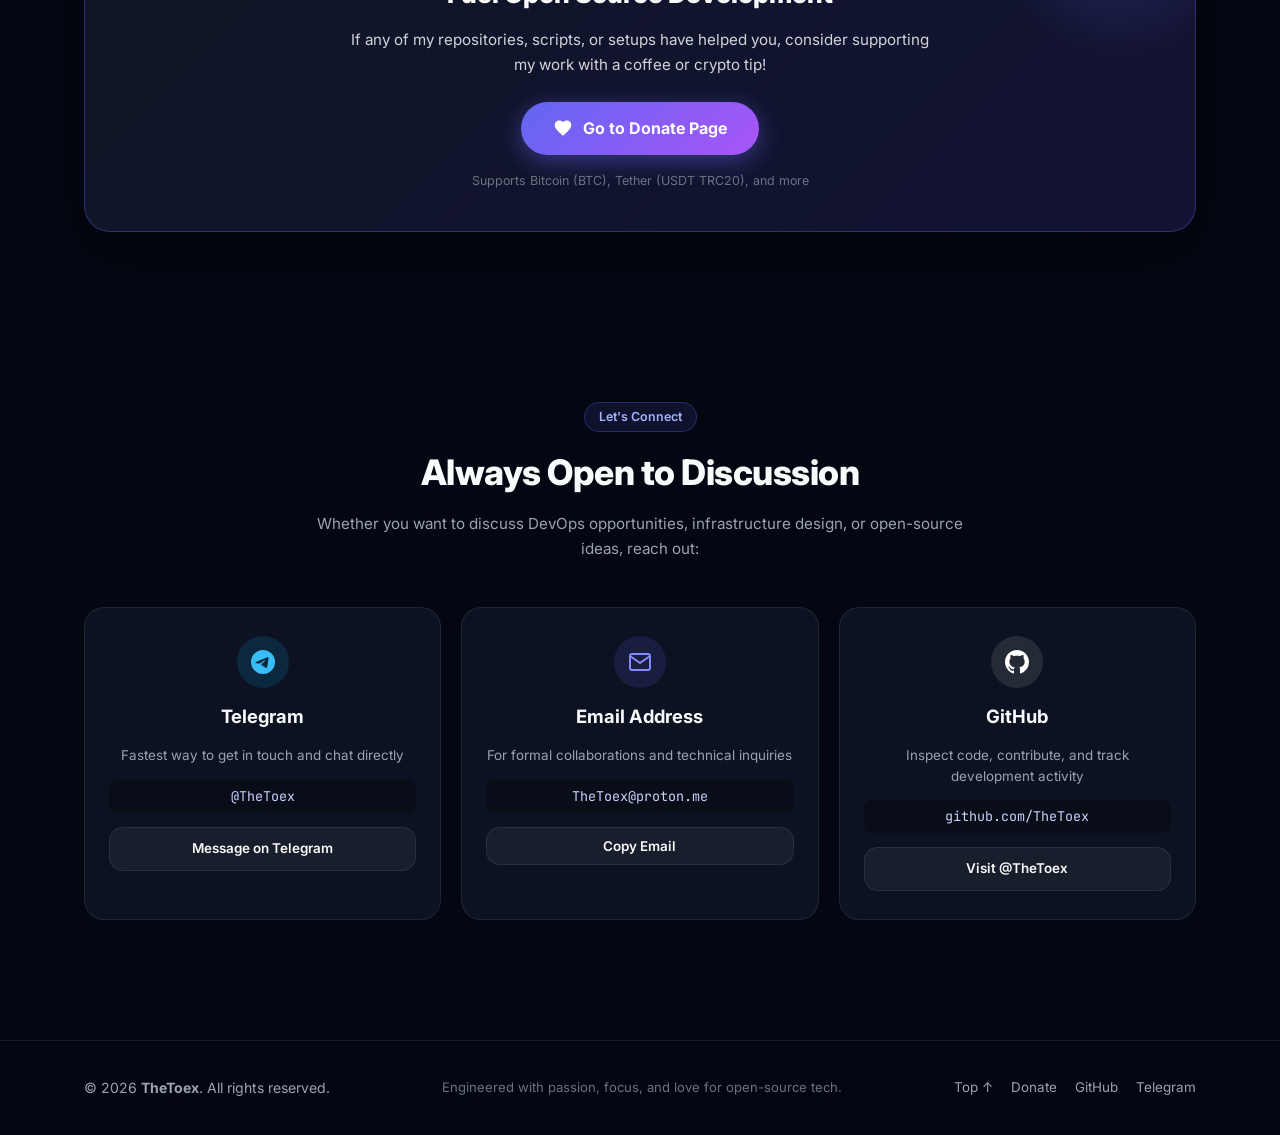
==== commit 933261ae: "update final" ====
--- a/index.html
+++ b/index.html
@@ -41,7 +41,7 @@
                         <line x1="12" y1="19" x2="20" y2="19"></line>
                     </svg>
                 </span>
-                <span class="brand-name">TheToex<span class="brand-dot">.</span></span>
+                <span class="brand-name">TheToex</span>
             </a>
 
             <!-- Desktop Navigation Links -->
--- a/assets/css/style.css
+++ b/assets/css/style.css
@@ -37,16 +37,47 @@
     --radius-xl: 26px;
 }
 
-/* Base Reset */
+/* Base Reset & Mobile Touch Optimizations */
 *, *::before, *::after {
     box-sizing: border-box;
     margin: 0;
     padding: 0;
+    -webkit-tap-highlight-color: transparent;
+}
+
+a, button, input, textarea, select {
+    -webkit-tap-highlight-color: transparent;
+}
+
+/* Smooth mobile touch feedback */
+.btn-primary:active,
+.btn-secondary:active,
+.lang-btn:active,
+.terminal-cmd-trigger:active,
+.skill-card:active,
+.contact-action-btn:active,
+.donate-big-btn:active,
+.mobile-toggle:active {
+    transform: scale(0.97);
+    transition: transform 0.08s ease;
+}
+
+/* Remove ugly default browser focus outlines on tap/click while preserving keyboard accessibility */
+button:focus:not(:focus-visible),
+a:focus:not(:focus-visible) {
+    outline: none;
+}
+
+:focus-visible {
+    outline: 2px solid var(--accent-color);
+    outline-offset: 2px;
 }
 
 html {
     scroll-behavior: smooth;
     font-size: 16px;
+    overflow-x: hidden;
+    width: 100%;
 }
 
 body {
@@ -54,6 +85,7 @@
     color: var(--text-primary);
     min-height: 100vh;
     overflow-x: hidden;
+    width: 100%;
     position: relative;
     -webkit-font-smoothing: antialiased;
     -moz-osx-font-smoothing: grayscale;
@@ -94,10 +126,12 @@
 /* Animated Glowing Background Effect */
 .background-glow {
     position: fixed;
-    width: 100vw;
-    height: 100vh;
+    width: 100%;
+    height: 100%;
     top: 0;
     left: 0;
+    right: 0;
+    bottom: 0;
     overflow: hidden;
     z-index: -1;
     filter: blur(95px);
@@ -1307,3 +1341,413 @@
     opacity: 1;
     transform: translateY(0);
 }
+
+
+/* ==========================================================================
+   Comprehensive Mobile & Tablet Responsiveness
+   ========================================================================== */
+
+@media (max-width: 768px) {
+    .container {
+        padding: 0 16px;
+    }
+
+    /* Section padding */
+    .section {
+        padding: 46px 0;
+    }
+
+    .section-header {
+        margin-bottom: 26px;
+    }
+
+    .section-title {
+        font-size: 1.65rem;
+    }
+
+    .section-subtitle {
+        font-size: 0.88rem;
+    }
+
+    /* Hero section */
+    .hero-section {
+        padding-top: 88px;
+        padding-bottom: 30px;
+    }
+
+    .hero-grid {
+        grid-template-columns: 1fr;
+        gap: 28px;
+    }
+
+    .hero-content {
+        align-items: center;
+        text-align: center;
+        gap: 14px;
+    }
+
+    .hero-title {
+        font-size: clamp(1.8rem, 6vw, 2.3rem);
+    }
+
+    .hero-subtitle {
+        font-size: 1rem;
+    }
+
+    .hero-bio {
+        font-size: 0.92rem;
+        text-align: center;
+        max-width: 100%;
+    }
+
+    .hero-cta-group {
+        justify-content: center;
+        width: 100%;
+    }
+
+    /* Stats grid */
+    .stats-section {
+        padding: 16px 0;
+    }
+
+    .stats-grid {
+        grid-template-columns: repeat(2, 1fr);
+        gap: 10px;
+    }
+
+    .stat-card {
+        padding: 15px 10px;
+    }
+
+    .stat-number {
+        font-size: 1.5rem;
+    }
+
+    .stat-label {
+        font-size: 0.76rem;
+    }
+
+    /* About & Pillars */
+    .about-text-card {
+        padding: 20px 16px;
+        font-size: 0.94rem;
+        line-height: 1.7;
+        margin-bottom: 16px;
+        border-radius: var(--radius-md);
+    }
+
+    .pillars-grid {
+        grid-template-columns: 1fr;
+        gap: 12px;
+    }
+
+    .pillar-card {
+        padding: 18px 16px;
+    }
+
+    .pillar-title {
+        font-size: 1.05rem;
+    }
+
+    .pillar-desc {
+        font-size: 0.84rem;
+    }
+
+    /* Contact grid */
+    .contact-grid {
+        grid-template-columns: 1fr;
+        gap: 12px;
+    }
+
+    .contact-card {
+        padding: 20px 16px;
+        gap: 10px;
+    }
+
+    .contact-card-icon {
+        width: 46px;
+        height: 46px;
+    }
+
+    .contact-card-icon svg {
+        width: 22px;
+        height: 22px;
+    }
+
+    .contact-title {
+        font-size: 1.05rem;
+    }
+
+    .contact-desc {
+        font-size: 0.82rem;
+    }
+
+    .contact-value {
+        font-size: 0.8rem;
+        padding: 6px 10px;
+    }
+
+    .contact-action-btn {
+        padding: 10px 14px;
+        font-size: 0.82rem;
+    }
+}
+
+/* Specific Mobile Viewports (<= 640px) */
+@media (max-width: 640px) {
+    /* Header optimization */
+    .site-header {
+        height: 62px;
+    }
+
+    .nav-container {
+        height: 62px;
+    }
+
+    .brand-logo {
+        font-size: 1.12rem;
+        gap: 8px;
+    }
+
+    .brand-icon {
+        width: 34px;
+        height: 34px;
+    }
+
+    .brand-icon svg {
+        width: 18px;
+        height: 18px;
+    }
+
+    /* Hide the donate button in top header on small screens to prevent overflow */
+    .nav-donate-btn {
+        display: none;
+    }
+
+    .lang-btn {
+        padding: 6px 11px;
+        font-size: 0.78rem;
+        gap: 6px;
+    }
+
+    .mobile-toggle {
+        width: 36px;
+        height: 36px;
+    }
+
+    .mobile-menu {
+        top: 62px;
+        padding: 16px 20px;
+        gap: 12px;
+        box-shadow: 0 20px 40px rgba(0, 0, 0, 0.75);
+        max-height: calc(100vh - 62px);
+        overflow-y: auto;
+    }
+
+    .mobile-nav-link {
+        font-size: 0.98rem;
+        padding: 9px 0;
+    }
+
+    /* Skills filter buttons */
+    .skills-filter-nav {
+        gap: 6px;
+        margin-bottom: 20px;
+    }
+
+    .skill-filter-btn {
+        padding: 6px 12px;
+        font-size: 0.78rem;
+    }
+
+    /* Projects grid */
+    .projects-grid {
+        grid-template-columns: 1fr;
+        gap: 14px;
+        margin-bottom: 24px;
+    }
+
+    .project-card {
+        padding: 18px 16px;
+    }
+
+    .project-title {
+        font-size: 1.1rem;
+    }
+
+    .project-desc {
+        font-size: 0.86rem;
+    }
+
+    .all-projects-center .btn-secondary {
+        width: 100%;
+        justify-content: center;
+    }
+
+    /* Donate Callout */
+    .donate-callout-card {
+        padding: 26px 16px;
+        border-radius: var(--radius-lg);
+        margin: 20px 0;
+    }
+
+    .donate-coffee-icon {
+        width: 50px;
+        height: 50px;
+        margin-bottom: 12px;
+    }
+
+    .donate-coffee-icon svg {
+        width: 24px;
+        height: 24px;
+    }
+
+    .donate-card-title {
+        font-size: 1.35rem;
+        margin-bottom: 10px;
+    }
+
+    .donate-card-desc {
+        font-size: 0.88rem;
+        margin-bottom: 20px;
+    }
+
+    .donate-big-btn {
+        width: 100%;
+        justify-content: center;
+        padding: 12px 20px;
+        font-size: 0.95rem;
+    }
+
+    /* Footer */
+    .site-footer {
+        padding: 28px 0;
+        margin-top: 30px;
+    }
+
+    .footer-content {
+        gap: 14px;
+        text-align: center;
+    }
+
+    .footer-links {
+        justify-content: center;
+        flex-wrap: wrap;
+        gap: 14px;
+    }
+}
+
+/* Compact phones (<= 540px) */
+@media (max-width: 540px) {
+    /* Stacked skill cards: icon on top, text centered below */
+    .skills-grid {
+        grid-template-columns: repeat(2, 1fr);
+        gap: 10px;
+    }
+
+    .skill-card {
+        flex-direction: column;
+        align-items: center;
+        text-align: center;
+        padding: 15px 10px;
+        gap: 8px;
+    }
+
+    .skill-icon {
+        width: 42px;
+        height: 42px;
+    }
+
+    .skill-info {
+        align-items: center;
+        width: 100%;
+    }
+
+    .skill-name {
+        font-size: 0.88rem;
+    }
+
+    .skill-level {
+        font-size: 0.72rem;
+    }
+}
+
+/* Small screens & narrow phones (<= 480px) */
+@media (max-width: 480px) {
+    .hero-cta-group {
+        flex-direction: column;
+        width: 100%;
+        gap: 10px;
+    }
+
+    .btn-primary, .btn-secondary {
+        width: 100%;
+        justify-content: center;
+        padding: 12px 18px;
+        font-size: 0.9rem;
+    }
+
+    .hero-avatar-wrapper {
+        width: 100px;
+        height: 100px;
+        padding: 3px;
+    }
+
+    /* Terminal window mobile optimization */
+    .terminal-window {
+        max-width: 100%;
+        border-radius: var(--radius-md);
+    }
+
+    .terminal-body {
+        padding: 14px 14px;
+        font-size: 0.78rem;
+        min-height: 140px;
+    }
+
+    .terminal-prompt-line {
+        font-size: 0.78rem;
+        flex-wrap: wrap;
+        gap: 4px;
+    }
+
+    .terminal-quick-nav {
+        gap: 6px;
+    }
+
+    .terminal-cmd-trigger {
+        padding: 4px 8px;
+        font-size: 0.7rem;
+    }
+}
+
+/* Extra small screens (<= 350px) */
+@media (max-width: 350px) {
+    .skills-grid {
+        grid-template-columns: 1fr;
+    }
+
+    .skill-card {
+        flex-direction: row;
+        align-items: center;
+        text-align: left;
+        padding: 12px 14px;
+        gap: 12px;
+    }
+
+    html[lang="fa"] .skill-card {
+        text-align: right;
+    }
+
+    .stats-grid {
+        gap: 6px;
+    }
+
+    .stat-card {
+        padding: 12px 6px;
+    }
+
+    .stat-number {
+        font-size: 1.3rem;
+    }
+}
